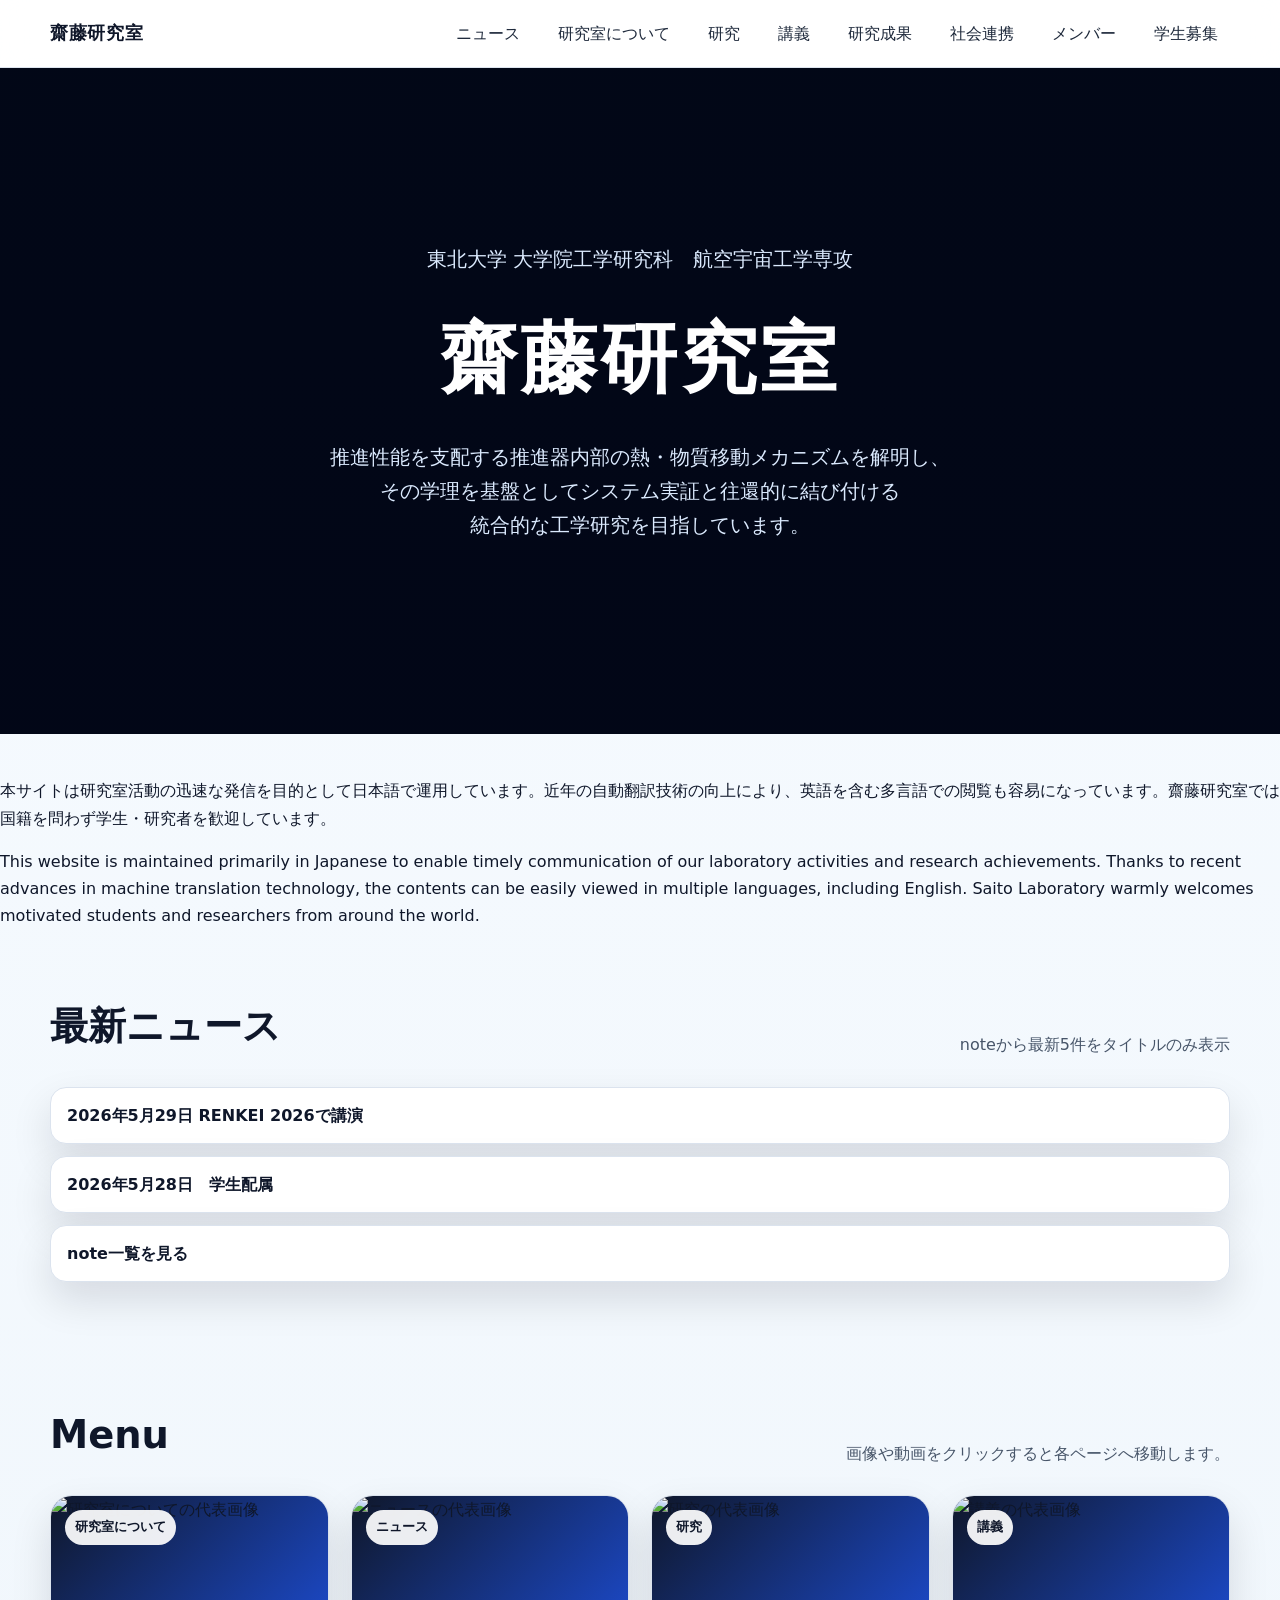
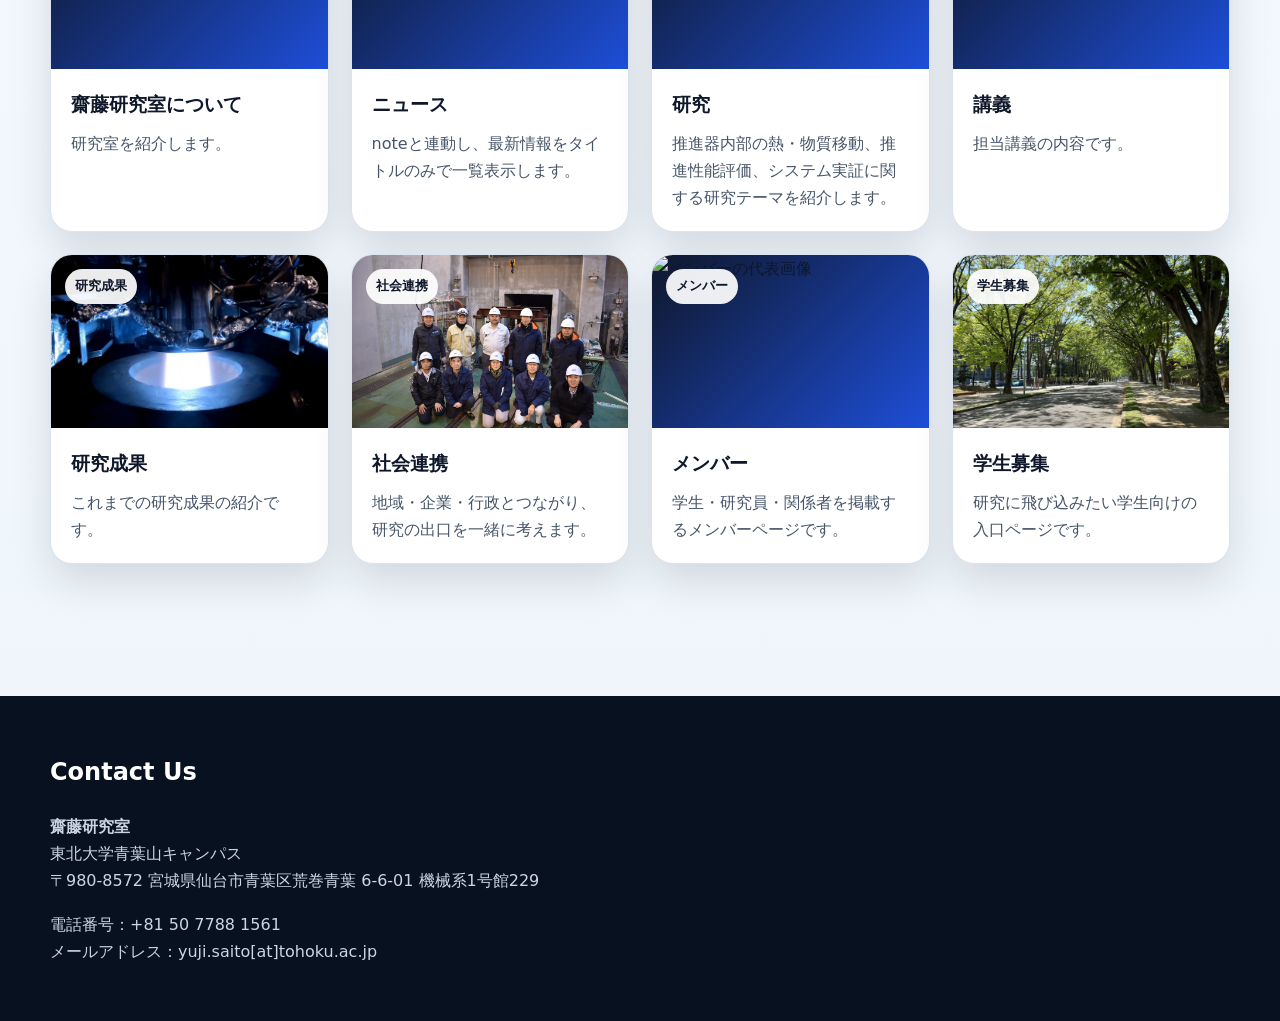
==== index.html @ 95d3f6ce "Update index.html" ====
<!doctype html>
<html lang="ja">
<head>
  <meta charset="utf-8">
  <meta name="viewport" content="width=device-width, initial-scale=1">

  <title>齋藤研究室 | 東北大学 大学院工学研究科　航空宇宙工学専攻</title>
  <meta name="description" content="東北大学 大学院工学研究科　航空宇宙工学専攻 齋藤研究室の公式サイト。研究、講義、研究成果、社会連携、メンバー、学生募集などの情報を掲載しています。">
  <meta name="robots" content="index,follow">
  <link rel="canonical" href="https://example.com/">

  <meta property="og:type" content="website">
  <meta property="og:site_name" content="齋藤研究室">
  <meta property="og:title" content="齋藤研究室 | 東北大学 大学院工学研究科　航空宇宙工学専攻">
  <meta property="og:description" content="推進性能を支配する推進器内部の熱・物質移動メカニズムを解明し、システム実証と往還的に結び付ける統合的な工学研究を目指す齋藤研究室の公式サイト。">
  <meta property="og:url" content="https://example.com/">
  <meta property="og:image" content="https://example.com/assets/ogp.jpg">
  <meta property="og:locale" content="ja_JP">

  <meta name="twitter:card" content="summary_large_image">
  <meta name="twitter:title" content="齋藤研究室 | 東北大学 大学院工学研究科　航空宇宙工学専攻">
  <meta name="twitter:description" content="研究、講義、研究成果、社会連携、メンバー、学生募集などを掲載する齋藤研究室の公式サイト。">
  <meta name="twitter:image" content="https://example.com/assets/ogp.jpg">

  <script type="application/ld+json">
  {
    "@context": "https://schema.org",
    "@type": "WebSite",
    "name": "齋藤研究室",
    "url": "https://example.com/",
    "inLanguage": "ja",
    "publisher": {
      "@type": "Organization",
      "name": "齋藤研究室"
    }
  }
  </script>
  <!-- Google tag (gtag.js) -->
  <script async src="https://www.googletagmanager.com/gtag/js?id=G-59L2534PH4"></script>
  <script>
    window.dataLayer = window.dataLayer || [];
    function gtag(){dataLayer.push(arguments);}
    gtag('js', new Date());

    gtag('config', 'G-59L2534PH4');
  </script>

  <link rel="stylesheet" href="style.css">
</head>
<body>
  <header class="site-header">
    <div class="container site-header__inner">
      <a class="brand" href="index.html">
<!-- ロゴを入れるならコメントアウトを解除します -->
        <!-- <img src="logo.jpg" alt="齋藤研究室 ロゴ" class="brand__logo"> -->
<!-- <span>〇〇〇</span>　〇〇〇を書き換えます -->
        <span>齋藤研究室</span>
      </a>
<!-- <a>〇〇〇</a>　〇〇〇を書き換えます -->
      <nav class="nav" aria-label="主要メニュー">
        <a href="news.html">ニュース</a>
        <a href="about.html">研究室について</a>
        <a href="research.html">研究</a>
        <a href="lectures.html">講義</a>
        <a href="achievements.html">研究成果</a>
        <a href="collaboration.html">社会連携</a>
        <a href="members.html">メンバー</a>
        <a href="recruit.html">学生募集</a>
      </nav>
    </div>
  </header>

  <main>
    <section class="hero">
      <div class="hero__media" aria-hidden="true">
<!-- ムービーを入れるならコメントアウトを解除して、指定のmp4ファイル名に書き換えます。またassetsに対象のmp4ファイルを保管します -->
        <video data-hero-video muted playsinline preload="metadata" src="assets/movie_top.mp4"></video>
        <!-- <video data-hero-video muted playsinline preload="metadata" src="assets/movie_labo_1.mp4"></video> -->
        <!-- <video data-hero-video muted playsinline preload="metadata" src="assets/movie_labo_2.mp4"></video> -->
      </div>
      <div class="hero__overlay"></div>
      <div class="hero__content container">
<!-- <span>〇〇〇</span><p>〇〇〇</p>、<h1>〇〇〇</h1>、<h2>〇〇〇</h2>などの　〇〇〇を書き換えます 途中の<br>は改行です -->
        <p>東北大学 大学院工学研究科　航空宇宙工学専攻
        </p>
        <h1>
          齋藤研究室
        </h1>
        <p>推進性能を支配する推進器内部の熱・物質移動メカニズムを解明し、<br>
          その学理を基盤としてシステム実証と往還的に結び付ける<br>
          統合的な工学研究を目指しています。
        </p>
      </div>
    </section>

　　<p> 本サイトは研究室活動の迅速な発信を目的として日本語で運用しています。近年の自動翻訳技術の向上により、英語を含む多言語での閲覧も容易になっています。齋藤研究室では国籍を問わず学生・研究者を歓迎しています。</p>
    <p> This website is maintained primarily in Japanese to enable timely communication of our laboratory activities and research achievements. Thanks to recent advances in machine translation technology, the contents can be easily viewed in multiple languages, including English. Saito Laboratory warmly welcomes motivated students and researchers from around the world.</p>
    
    <section class="section section--tight">
      <div class="container">
        <div class="section-title">
          <h2>最新ニュース</h2>
          <p>noteから最新5件をタイトルのみ表示</p>
        </div>
        <ul class="note-list" id="latest-note-titles">
          <li>読み込み中...</li>
        </ul>
      </div>
    </section>

    <section class="section">
      <div class="container">
        <div class="section-title">
          <h2>Menu</h2>
          <p>画像や動画をクリックすると各ページへ移動します。</p>
        </div>
        <div class="grid card-grid">
          <a class="card" href="about.html">
            <div class="card__media">
              <img src="assets/pic_firing.png" alt="研究室についての代表画像">
              <span class="card__badge">研究室について</span>
            </div>
            <div class="card__body">
              <h3>齋藤研究室について</h3>
              <p>研究室を紹介します。</p>
            </div>
          </a>

          <a class="card" href="news.html">
            <div class="card__media">
              <img src="assets/img_news.jpg" alt="ニュースの代表画像">
              <span class="card__badge">ニュース</span>
            </div>
            <div class="card__body">
              <h3>ニュース</h3>
              <p>noteと連動し、最新情報をタイトルのみで一覧表示します。</p>
            </div>
          </a>

          <a class="card" href="research.html">
            <div class="card__media">
              <img src="assets/pic_chamber_small.JPG" alt="研究の代表画像">
              <span class="card__badge">研究</span>
            </div>
            <div class="card__body">
              <h3>研究</h3>
              <p>推進器内部の熱・物質移動、推進性能評価、システム実証に関する研究テーマを紹介します。</p>
            </div>
          </a>

          <a class="card" href="lectures.html">
            <div class="card__media">
              <img src="assets/img_lectures.jpg" alt="講義の代表画像">
              <span class="card__badge">講義</span>
            </div>
            <div class="card__body">
              <h3>講義</h3>
              <p>担当講義の内容です。</p>
            </div>
          </a>

          <a class="card" href="achievements.html">
            <div class="card__media">
              <img src="assets/pic_firing_vacuum.jpg" alt="研究成果の代表画像">
              <span class="card__badge">研究成果</span>
            </div>
            <div class="card__body">
              <h3>研究成果</h3>
              <p>これまでの研究成果の紹介です。</p>
            </div>
          </a>

          <a class="card" href="collaboration.html">
            <div class="card__media">
              <img src="assets/pic_collabo_akiruno.jpg" alt="社会連携の代表画像">
              <span class="card__badge">社会連携</span>
            </div>
            <div class="card__body">
              <h3>社会連携</h3>
              <p>地域・企業・行政とつながり、研究の出口を一緒に考えます。</p>
            </div>
          </a>

          <a class="card" href="members.html">
            <div class="card__media">
              <img src="assets/pic_all_260406.JPG" alt="メンバーの代表画像">
              <span class="card__badge">メンバー</span>
            </div>
            <div class="card__body">
              <h3>メンバー</h3>
              <p>学生・研究員・関係者を掲載するメンバーページです。</p>
            </div>
          </a>

          <a class="card" href="recruit.html">
            <div class="card__media">
              <img src="assets/pic_aoba2026.jpg" alt="学生募集の代表画像">
              <span class="card__badge">学生募集</span>
            </div>
            <div class="card__body">
              <h3>学生募集</h3>
              <p>研究に飛び込みたい学生向けの入口ページです。</p>
            </div>
          </a>
        </div>
      </div>
    </section>

  </main>

  <footer class="footer">
    <div class="container footer-grid">
     <section>
        <h2>Contact Us</h2>
        <p><strong>齋藤研究室</strong><br>東北大学青葉山キャンパス<br>〒980-8572 宮城県仙台市青葉区荒巻青葉 6-6-01 機械系1号館229</p>
        <p>電話番号：+81 50 7788 1561<br>メールアドレス：yuji.saito[at]tohoku.ac.jp</p>
      </section>

    </div>
  </footer>

  <script src="script.js"></script>
</body>
</html>
---- style.css ----
:root{
  --bg:#0b1320;
  --bg2:#111c30;
  --panel:#ffffff;
  --text:#0f172a;
  --muted:#475569;
  --line:#dbe3ee;
  --accent:#0ea5e9;
  --accent2:#22c55e;
  --shadow:0 18px 40px rgba(2, 12, 27, 0.12);
  --radius:22px;
  --max:1180px;
}
*{box-sizing:border-box}
html{scroll-behavior:smooth}
body{
  margin:0;
  font-family:"Yu Gothic UI","Hiragino Sans","Meiryo",system-ui,sans-serif;
  color:var(--text);
  background:linear-gradient(180deg,#f7fbff 0%,#eef5fb 100%);
  line-height:1.7;
}
a{color:inherit;text-decoration:none}
img,video{max-width:100%;display:block}
.container{width:min(calc(100% - 32px),var(--max));margin:0 auto}
.site-header{
  position:sticky;top:0;z-index:50;
  background:rgba(255,255,255,.9);backdrop-filter:blur(12px);
  border-bottom:1px solid rgba(219,227,238,.9);
}
.site-header__inner{display:flex;align-items:center;justify-content:space-between;gap:16px;padding:12px 0}
.brand{ display:flex; align-items:center; gap:10px; font-weight:800; font-size:1.1rem; letter-spacing:.04em;}
.brand__logo{ width:32px; height:32px; object-fit:cover; border-radius:8px; display:block;}
.nav{display:flex;flex-wrap:wrap;gap:10px 14px;justify-content:flex-end}
.nav a{padding:8px 12px;border-radius:999px;color:#1e293b}
.nav a:hover,.nav a:focus-visible{background:#e8f3fb;outline:none}
.hero{
  position:relative;min-height:74vh;display:grid;place-items:center;overflow:hidden;
  background:#020817;color:#fff;
}
.hero__media,.hero__overlay{position:absolute;inset:0}
.hero__media video{width:100%;height:100%;object-fit:cover;display:none}
.hero__media video.is-active{display:block}
.hero__overlay{background:linear-gradient(180deg,rgba(2,6,23,.35),rgba(2,6,23,.72))}
.hero__content{position:relative;z-index:1;text-align:center;padding:80px 16px}
.hero h1{font-size:clamp(2.2rem,7vw,4.8rem);margin:0 0 16px;letter-spacing:.04em}
.hero p{font-size:clamp(1rem,2.2vw,1.25rem);max-width:820px;margin:0 auto 18px;color:#dbeafe}
.hero__chips{display:flex;flex-wrap:wrap;gap:10px;justify-content:center;margin-top:24px}
.hero__chips span{padding:10px 14px;border:1px solid rgba(255,255,255,.24);border-radius:999px;background:rgba(255,255,255,.08)}
.section{padding:72px 0}
.section--tight{padding:48px 0}
.section-title{display:flex;align-items:end;justify-content:space-between;gap:12px;margin-bottom:28px}
.section-title h2{font-size:clamp(1.6rem,3vw,2.5rem);margin:0}
.section-title p{margin:0;color:var(--muted)}
.grid{display:grid;gap:22px}
.card-grid{grid-template-columns:repeat(auto-fit,minmax(240px,1fr))}
.card{
  background:var(--panel);border:1px solid var(--line);border-radius:var(--radius);overflow:hidden;
  box-shadow:var(--shadow);transition:transform .2s ease, box-shadow .2s ease;
}
.card:hover{transform:translateY(-4px);box-shadow:0 22px 46px rgba(2,12,27,.16)}
.card__media{aspect-ratio:16/10;position:relative;background:linear-gradient(135deg,#0f172a,#1d4ed8);overflow:hidden}
.card__media img,.card__media video{width:100%;height:100%;object-fit:cover}
.card__badge{position:absolute;left:14px;top:14px;background:rgba(255,255,255,.92);padding:6px 10px;border-radius:999px;font-size:.82rem;font-weight:700}
.card__body{padding:20px}
.card__body h3{margin:0 0 8px;font-size:1.2rem}
.card__body p{margin:0;color:var(--muted)}
.note-list,.member-list,.plain-list{display:grid;gap:12px;padding:0;margin:0;list-style:none}
.note-list li,.plain-list li{background:#fff;border:1px solid var(--line);border-radius:16px;padding:14px 16px;box-shadow:var(--shadow)}
.note-list a{color:#0f172a;font-weight:700}
.page-hero{padding:42px 0 18px}
.page-top{
  display:grid;grid-template-columns:1.2fr .8fr;gap:24px;align-items:center;
  background:#fff;border:1px solid var(--line);border-radius:28px;padding:28px;box-shadow:var(--shadow)
}
.page-top__title h1{font-size:clamp(2rem,4vw,3.2rem);margin:0 0 12px}
.page-top__title p{margin:0;color:var(--muted)}
.page-top__image{aspect-ratio:16/9;border-radius:22px;overflow:hidden;background:linear-gradient(135deg,#dbeafe,#bfdbfe)}
.page-top__image img{width:100%;height:100%;object-fit:cover}
.content-box{background:#fff;border:1px solid var(--line);border-radius:28px;padding:30px;box-shadow:var(--shadow)}
.content-box h2{margin-top:0;font-size:1.6rem}
.content-box h3{margin-top:28px}
.footer{background:#08111f;color:#e2e8f0;padding:56px 0 40px;margin-top:60px}
.footer-grid{display:grid;grid-template-columns:1fr 1fr;gap:24px;align-items:start}
.footer h2,.footer h3{margin-top:0;color:#fff}
.footer p,.footer li{color:#cbd5e1}
.map-wrap iframe{width:100%;height:320px;border:0;border-radius:22px}
.small{font-size:.95rem;color:var(--muted)}
.placeholder{font-weight:700;color:#0369a1}
.kv-links{display:flex;flex-wrap:wrap;gap:10px;margin-top:18px}
.kv-links a{background:#fff;color:#0f172a;padding:11px 14px;border-radius:999px;font-weight:700}
.member-columns{display:grid;grid-template-columns:repeat(3,1fr);gap:18px}
.member-group{background:#fff;border:1px solid var(--line);border-radius:20px;padding:18px;box-shadow:var(--shadow)}
.member-group h3{margin-top:0}
.news-inline{display:grid;gap:10px}
.news-inline li{padding:10px 0;border-bottom:1px solid #e2e8f0}
.news-inline li:last-child{border-bottom:none}
@media (max-width:900px){
  .page-top,.footer-grid,.member-columns{grid-template-columns:1fr}
  .site-header__inner{align-items:flex-start;flex-direction:column}
  .nav{justify-content:flex-start}
}
@media (max-width:640px){
  .section{padding:56px 0}
  .page-top,.content-box{padding:22px}
  .hero{min-height:64vh}
}

.bio-list {
  margin: 0 0 1.2rem 1.2rem;
  padding: 0;
}

.bio-list li {
  margin: 0.4rem 0;
  padding: 0;
  border: none;
  background: none;
  border-radius: 0;
  list-style: disc;
}

.research-title {
  font-weight: 700;
  color: inherit;
}

.research-title {
  font-weight: 700;
  color: inherit;
}

.paper-list {
  margin-top: 8px;
  font-size: 0.9rem;
}

.paper-list ul {
  margin: 6px 0 0 1.2rem;
  padding: 0;
}

.paper-list li {
  background: none !important;
  border: none !important;
  box-shadow: none !important;
  border-radius: 0 !important;
  padding: 0 !important;
  margin: 4px 0 !important;
  list-style: disc;
}

.paper-list a {
  text-decoration: none;
}

.paper-list a:hover {
  text-decoration: underline;
}
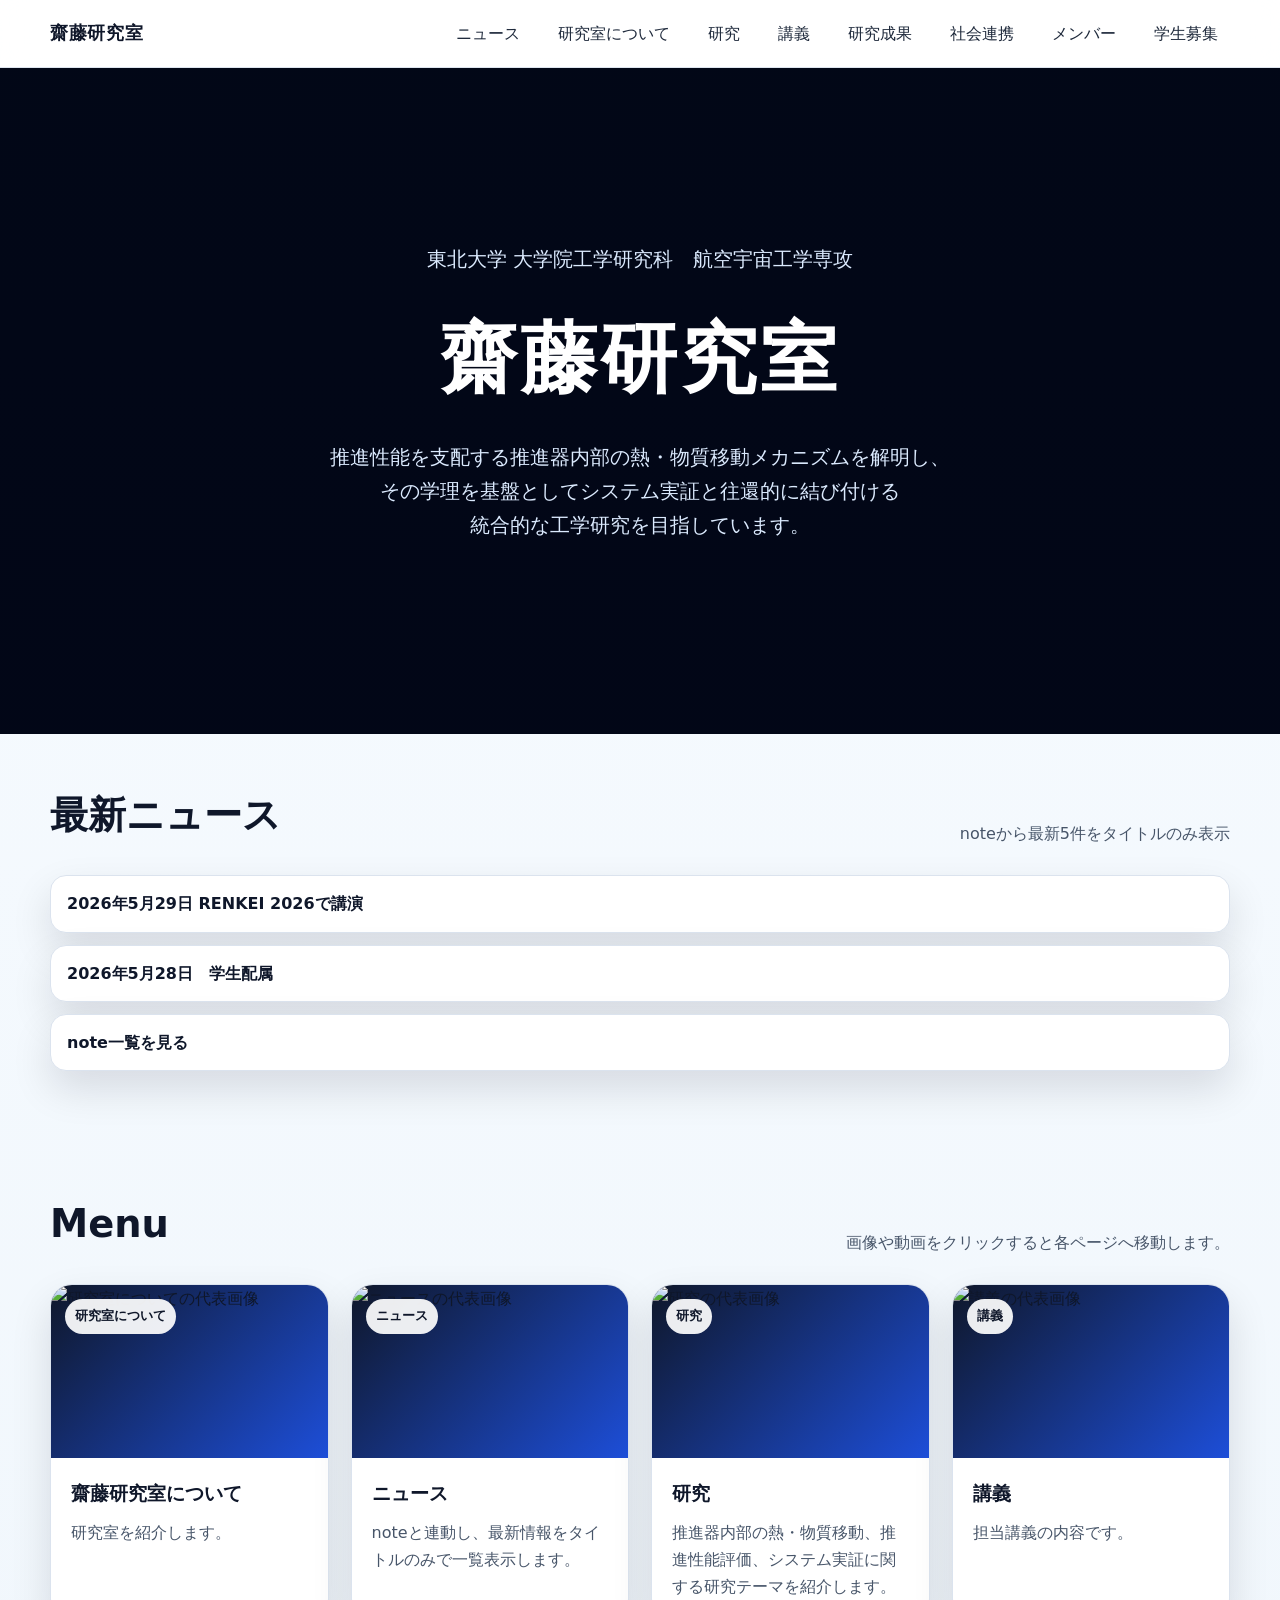
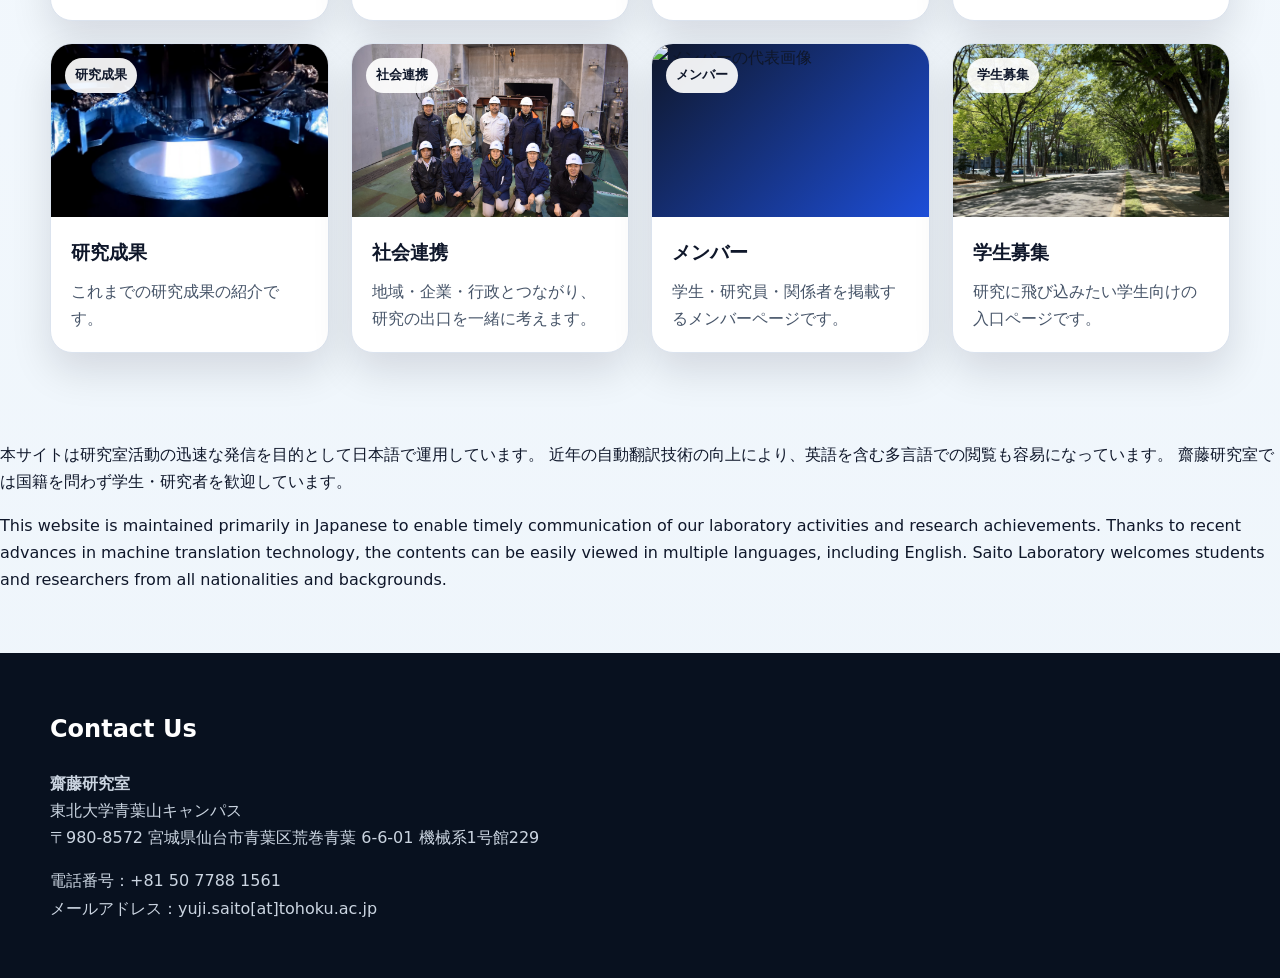
==== commit 812cf35d: "Update index.html" ====
--- a/index.html
+++ b/index.html
@@ -92,10 +92,7 @@
         </p>
       </div>
     </section>
-
-　　<p> 本サイトは研究室活動の迅速な発信を目的として日本語で運用しています。近年の自動翻訳技術の向上により、英語を含む多言語での閲覧も容易になっています。齋藤研究室では国籍を問わず学生・研究者を歓迎しています。</p>
-    <p> This website is maintained primarily in Japanese to enable timely communication of our laboratory activities and research achievements. Thanks to recent advances in machine translation technology, the contents can be easily viewed in multiple languages, including English. Saito Laboratory warmly welcomes motivated students and researchers from around the world.</p>
-    
+   
     <section class="section section--tight">
       <div class="container">
         <div class="section-title">
@@ -205,7 +202,19 @@
         </div>
       </div>
     </section>
-
+<div class="language-note">
+    <p>
+      本サイトは研究室活動の迅速な発信を目的として日本語で運用しています。
+      近年の自動翻訳技術の向上により、英語を含む多言語での閲覧も容易になっています。
+      齋藤研究室では国籍を問わず学生・研究者を歓迎しています。
+    </p>
+
+    <p>
+      This website is maintained primarily in Japanese to enable timely communication of our laboratory activities and research achievements.
+      Thanks to recent advances in machine translation technology, the contents can be easily viewed in multiple languages, including English.
+      Saito Laboratory welcomes students and researchers from all nationalities and backgrounds.
+    </p>
+  </div>
   </main>
 
   <footer class="footer">
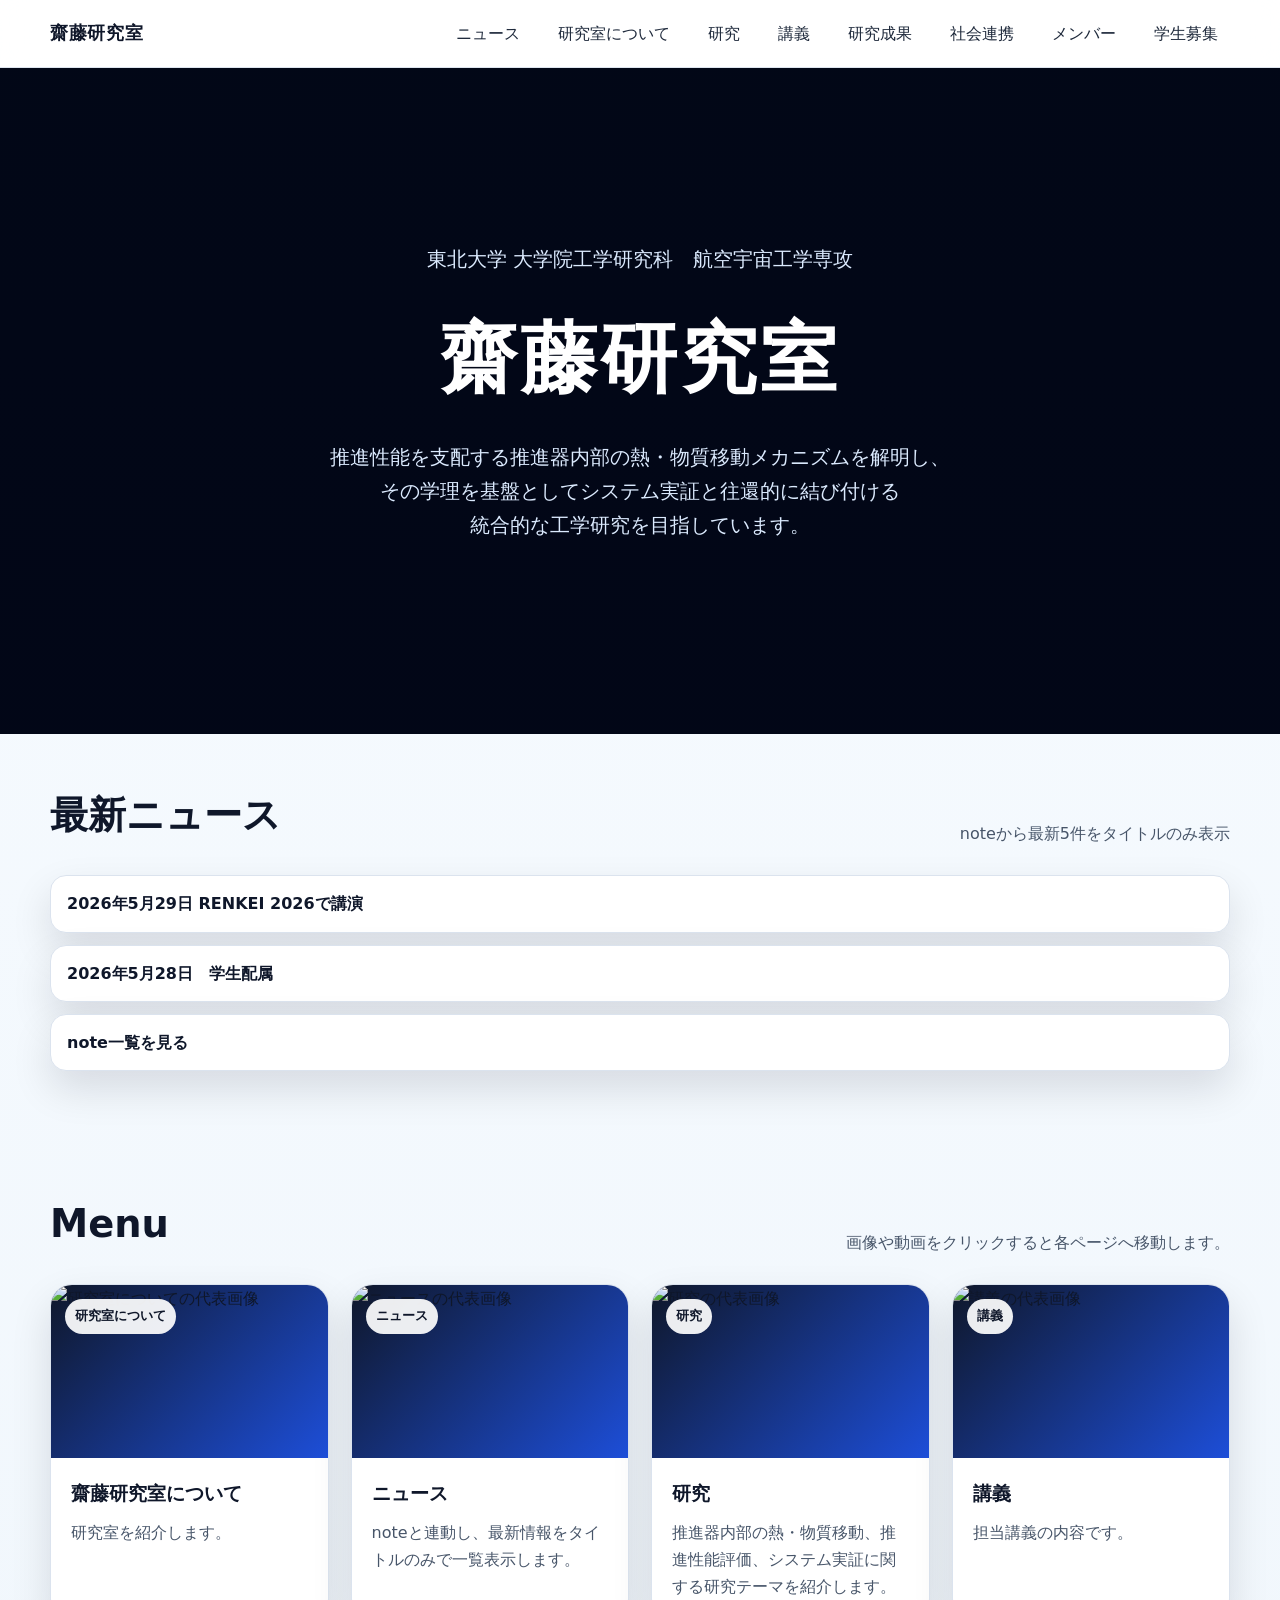
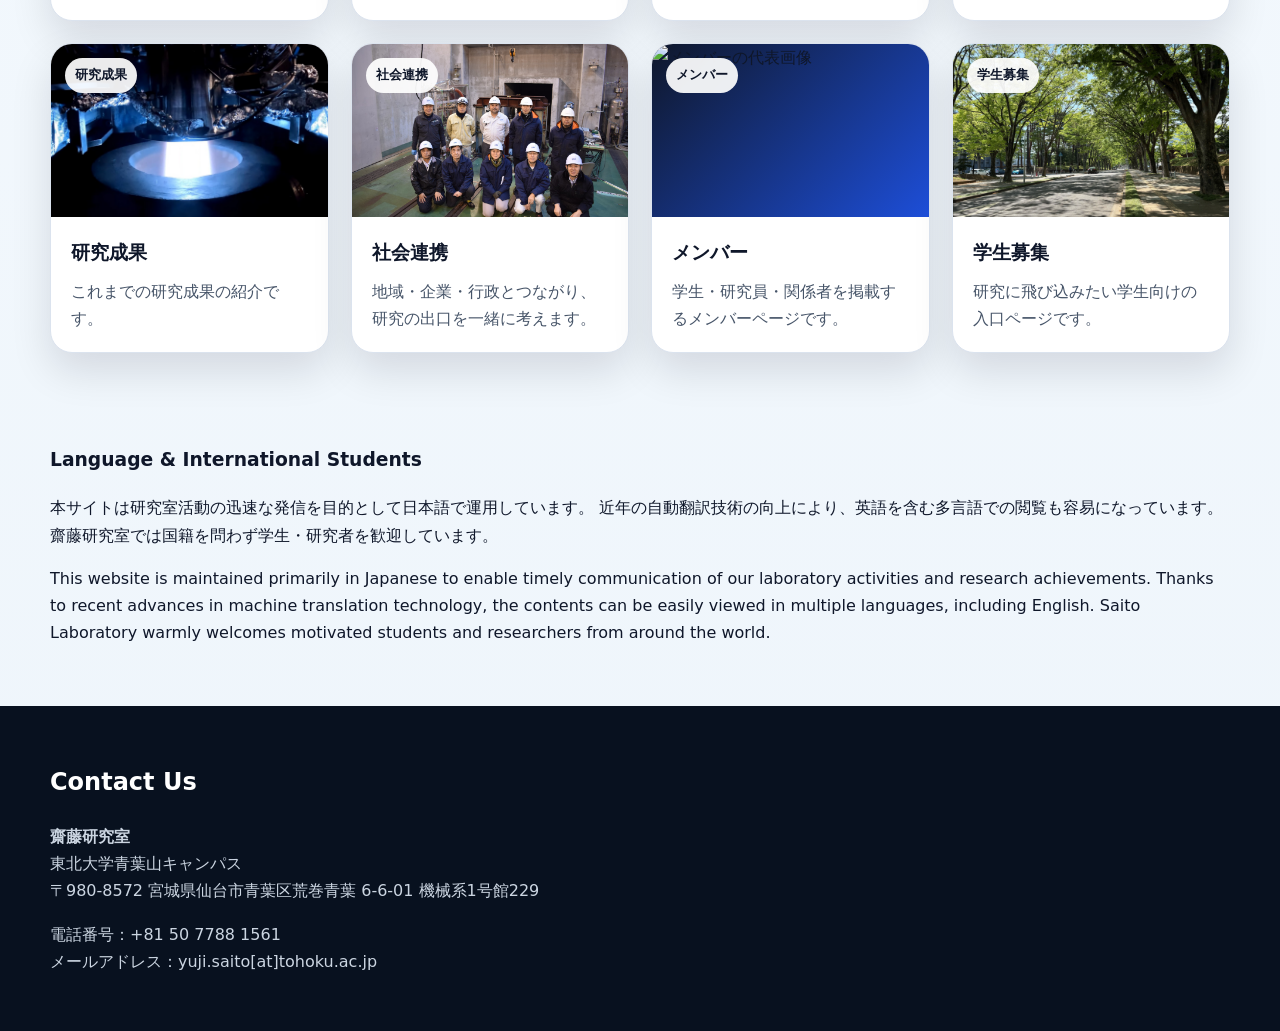
==== commit 73767f26: "Update index.html" ====
--- a/index.html
+++ b/index.html
@@ -202,7 +202,10 @@
         </div>
       </div>
     </section>
-<div class="language-note">
+<div class="container">
+  <div class="language-note">
+    <h3>Language & International Students</h3>
+
     <p>
       本サイトは研究室活動の迅速な発信を目的として日本語で運用しています。
       近年の自動翻訳技術の向上により、英語を含む多言語での閲覧も容易になっています。
@@ -212,9 +215,10 @@
     <p>
       This website is maintained primarily in Japanese to enable timely communication of our laboratory activities and research achievements.
       Thanks to recent advances in machine translation technology, the contents can be easily viewed in multiple languages, including English.
-      Saito Laboratory welcomes students and researchers from all nationalities and backgrounds.
+      Saito Laboratory warmly welcomes motivated students and researchers from around the world.
     </p>
   </div>
+</div>
   </main>
 
   <footer class="footer">
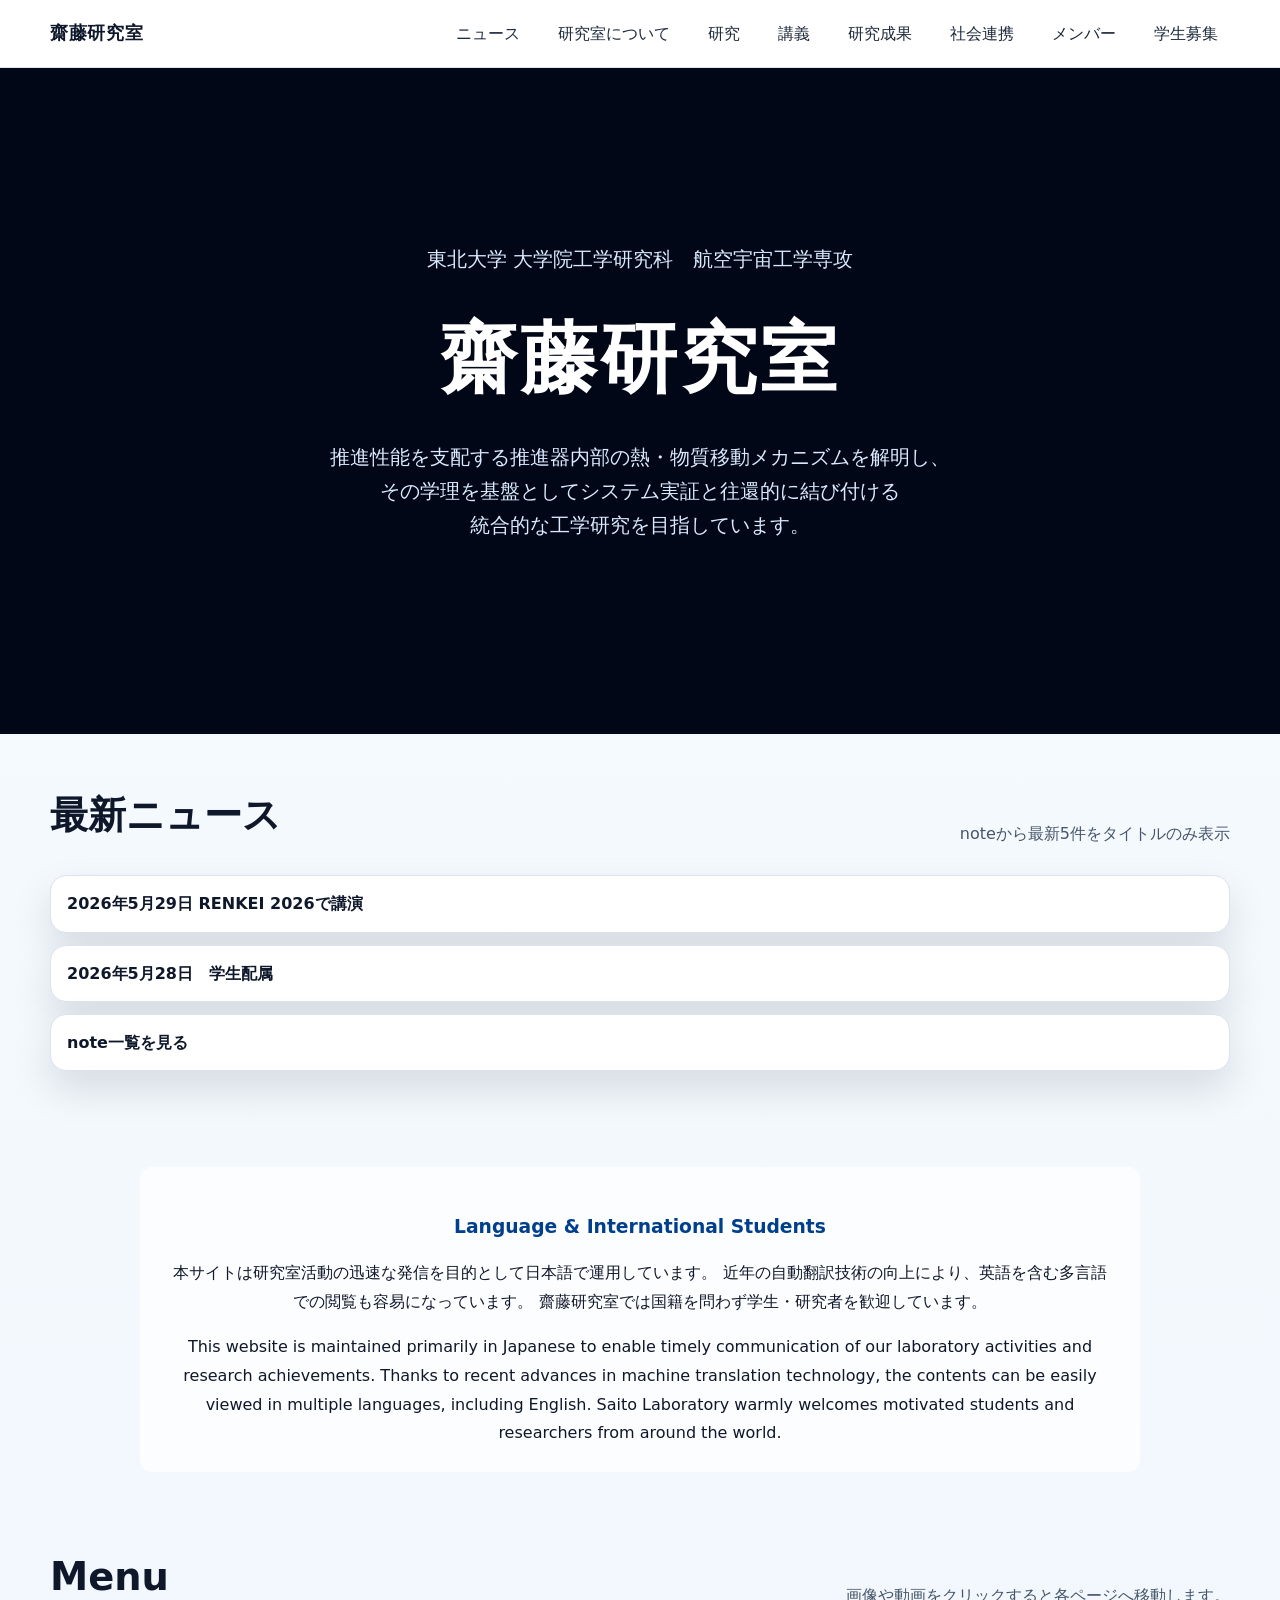
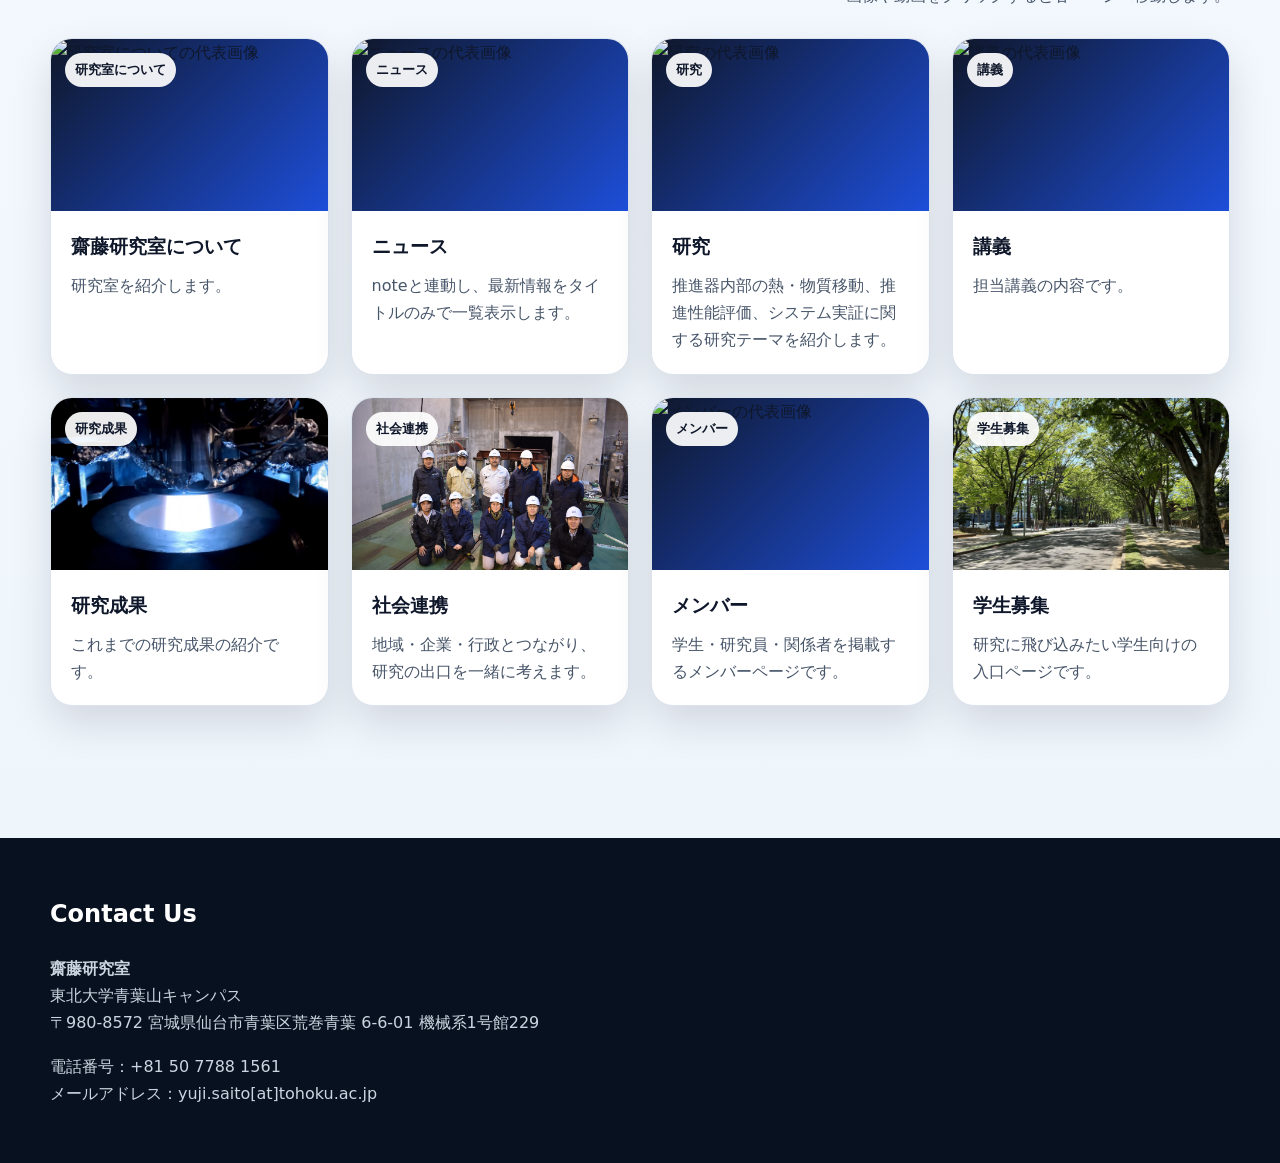
==== commit 1019df41: "Update index.html" ====
--- a/index.html
+++ b/index.html
@@ -105,6 +105,24 @@
       </div>
     </section>
 
+<div class="container">
+  <div class="language-note">
+    <h3>Language & International Students</h3>
+
+    <p>
+      本サイトは研究室活動の迅速な発信を目的として日本語で運用しています。
+      近年の自動翻訳技術の向上により、英語を含む多言語での閲覧も容易になっています。
+      齋藤研究室では国籍を問わず学生・研究者を歓迎しています。
+    </p>
+
+    <p>
+      This website is maintained primarily in Japanese to enable timely communication of our laboratory activities and research achievements.
+      Thanks to recent advances in machine translation technology, the contents can be easily viewed in multiple languages, including English.
+      Saito Laboratory warmly welcomes motivated students and researchers from around the world.
+    </p>
+  </div>
+</div>
+    
     <section class="section">
       <div class="container">
         <div class="section-title">
@@ -202,23 +220,7 @@
         </div>
       </div>
     </section>
-<div class="container">
-  <div class="language-note">
-    <h3>Language & International Students</h3>
-
-    <p>
-      本サイトは研究室活動の迅速な発信を目的として日本語で運用しています。
-      近年の自動翻訳技術の向上により、英語を含む多言語での閲覧も容易になっています。
-      齋藤研究室では国籍を問わず学生・研究者を歓迎しています。
-    </p>
-
-    <p>
-      This website is maintained primarily in Japanese to enable timely communication of our laboratory activities and research achievements.
-      Thanks to recent advances in machine translation technology, the contents can be easily viewed in multiple languages, including English.
-      Saito Laboratory warmly welcomes motivated students and researchers from around the world.
-    </p>
-  </div>
-</div>
+
   </main>
 
   <footer class="footer">
--- a/style.css
+++ b/style.css
@@ -157,3 +157,28 @@
 .paper-list a:hover {
   text-decoration: underline;
 }
+
+.language-note {
+  max-width: 1000px;
+  margin: 3rem auto 0 auto;
+  padding: 1.5rem 2rem;
+
+  background: rgba(255,255,255,0.75);
+  border-radius: 12px;
+
+  text-align: center;
+  line-height: 1.8;
+}
+
+.language-note h3 {
+  margin-bottom: 1rem;
+  color: #003f8c;
+}
+
+.language-note p {
+  margin-bottom: 1rem;
+}
+
+.language-note p:last-child {
+  margin-bottom: 0;
+}
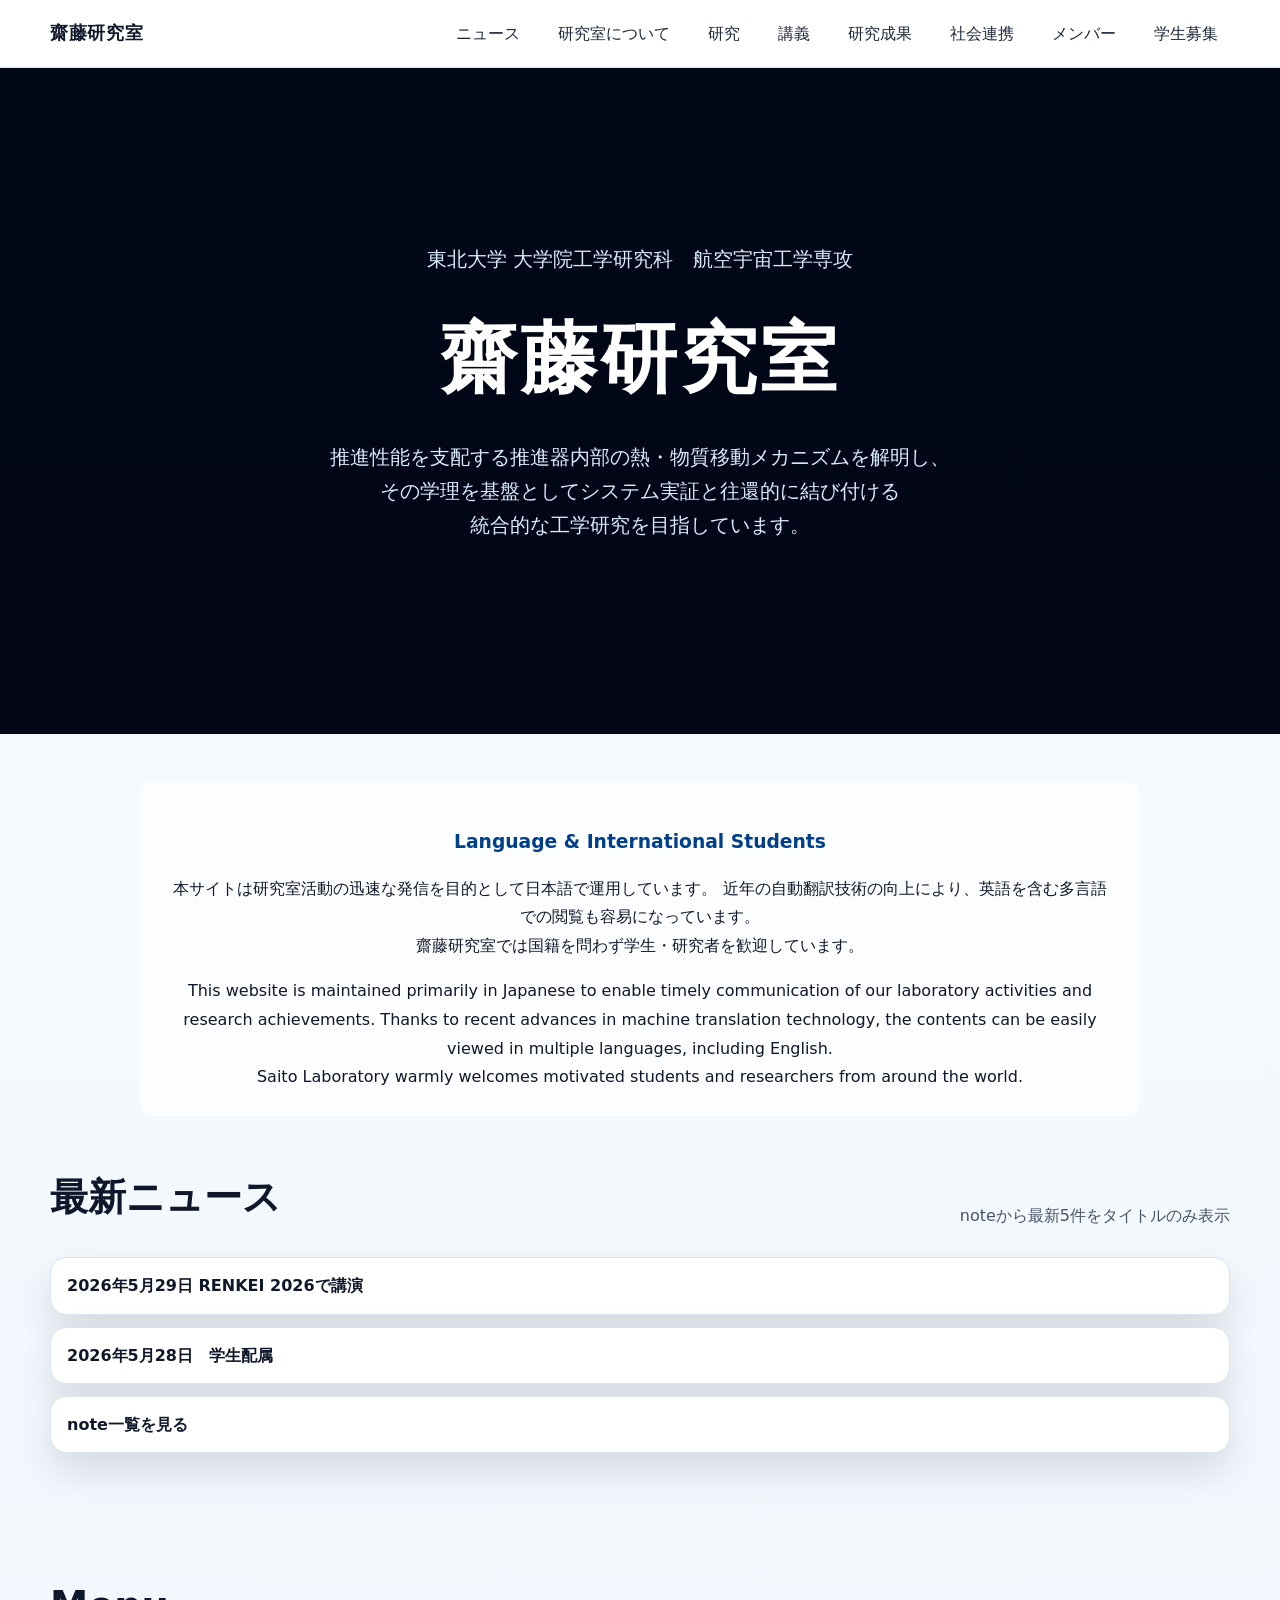
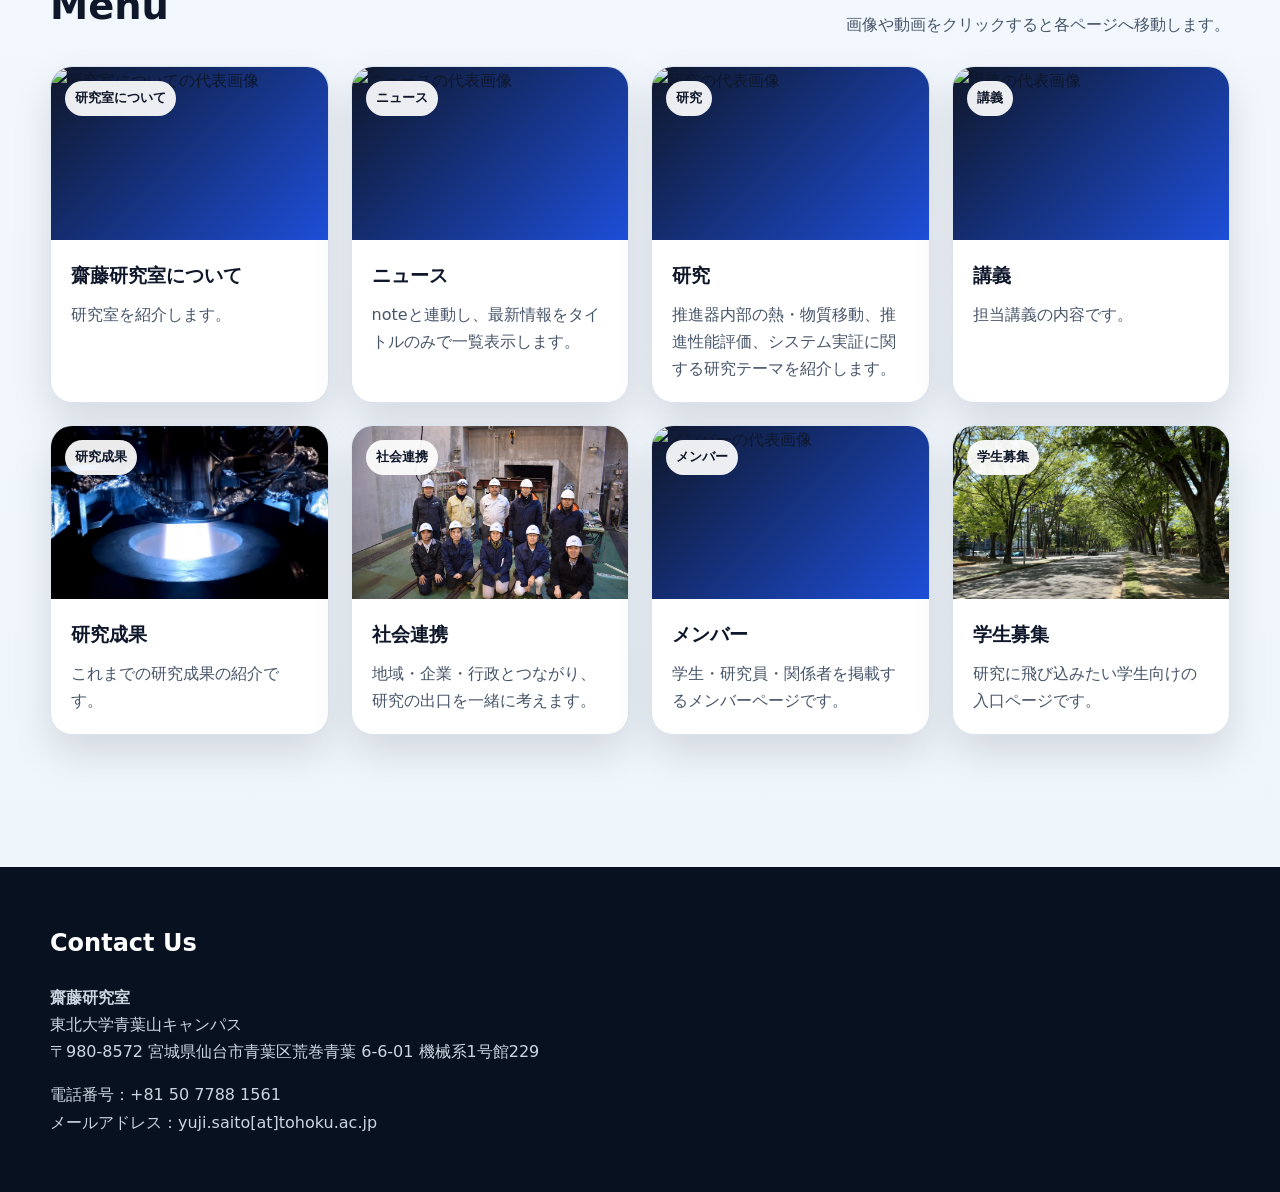
==== commit ddc06af4: "Update index.html" ====
--- a/index.html
+++ b/index.html
@@ -92,7 +92,25 @@
         </p>
       </div>
     </section>
-   
+
+<div class="container">
+  <div class="language-note">
+    <h3>Language & International Students</h3>
+
+    <p>
+      本サイトは研究室活動の迅速な発信を目的として日本語で運用しています。
+      近年の自動翻訳技術の向上により、英語を含む多言語での閲覧も容易になっています。<br>
+      齋藤研究室では国籍を問わず学生・研究者を歓迎しています。
+    </p>
+
+    <p>
+      This website is maintained primarily in Japanese to enable timely communication of our laboratory activities and research achievements.
+      Thanks to recent advances in machine translation technology, the contents can be easily viewed in multiple languages, including English.<br>
+      Saito Laboratory warmly welcomes motivated students and researchers from around the world.
+    </p>
+  </div>
+</div>
+    
     <section class="section section--tight">
       <div class="container">
         <div class="section-title">
@@ -105,23 +123,7 @@
       </div>
     </section>
 
-<div class="container">
-  <div class="language-note">
-    <h3>Language & International Students</h3>
-
-    <p>
-      本サイトは研究室活動の迅速な発信を目的として日本語で運用しています。
-      近年の自動翻訳技術の向上により、英語を含む多言語での閲覧も容易になっています。
-      齋藤研究室では国籍を問わず学生・研究者を歓迎しています。
-    </p>
-
-    <p>
-      This website is maintained primarily in Japanese to enable timely communication of our laboratory activities and research achievements.
-      Thanks to recent advances in machine translation technology, the contents can be easily viewed in multiple languages, including English.
-      Saito Laboratory warmly welcomes motivated students and researchers from around the world.
-    </p>
-  </div>
-</div>
+
     
     <section class="section">
       <div class="container">
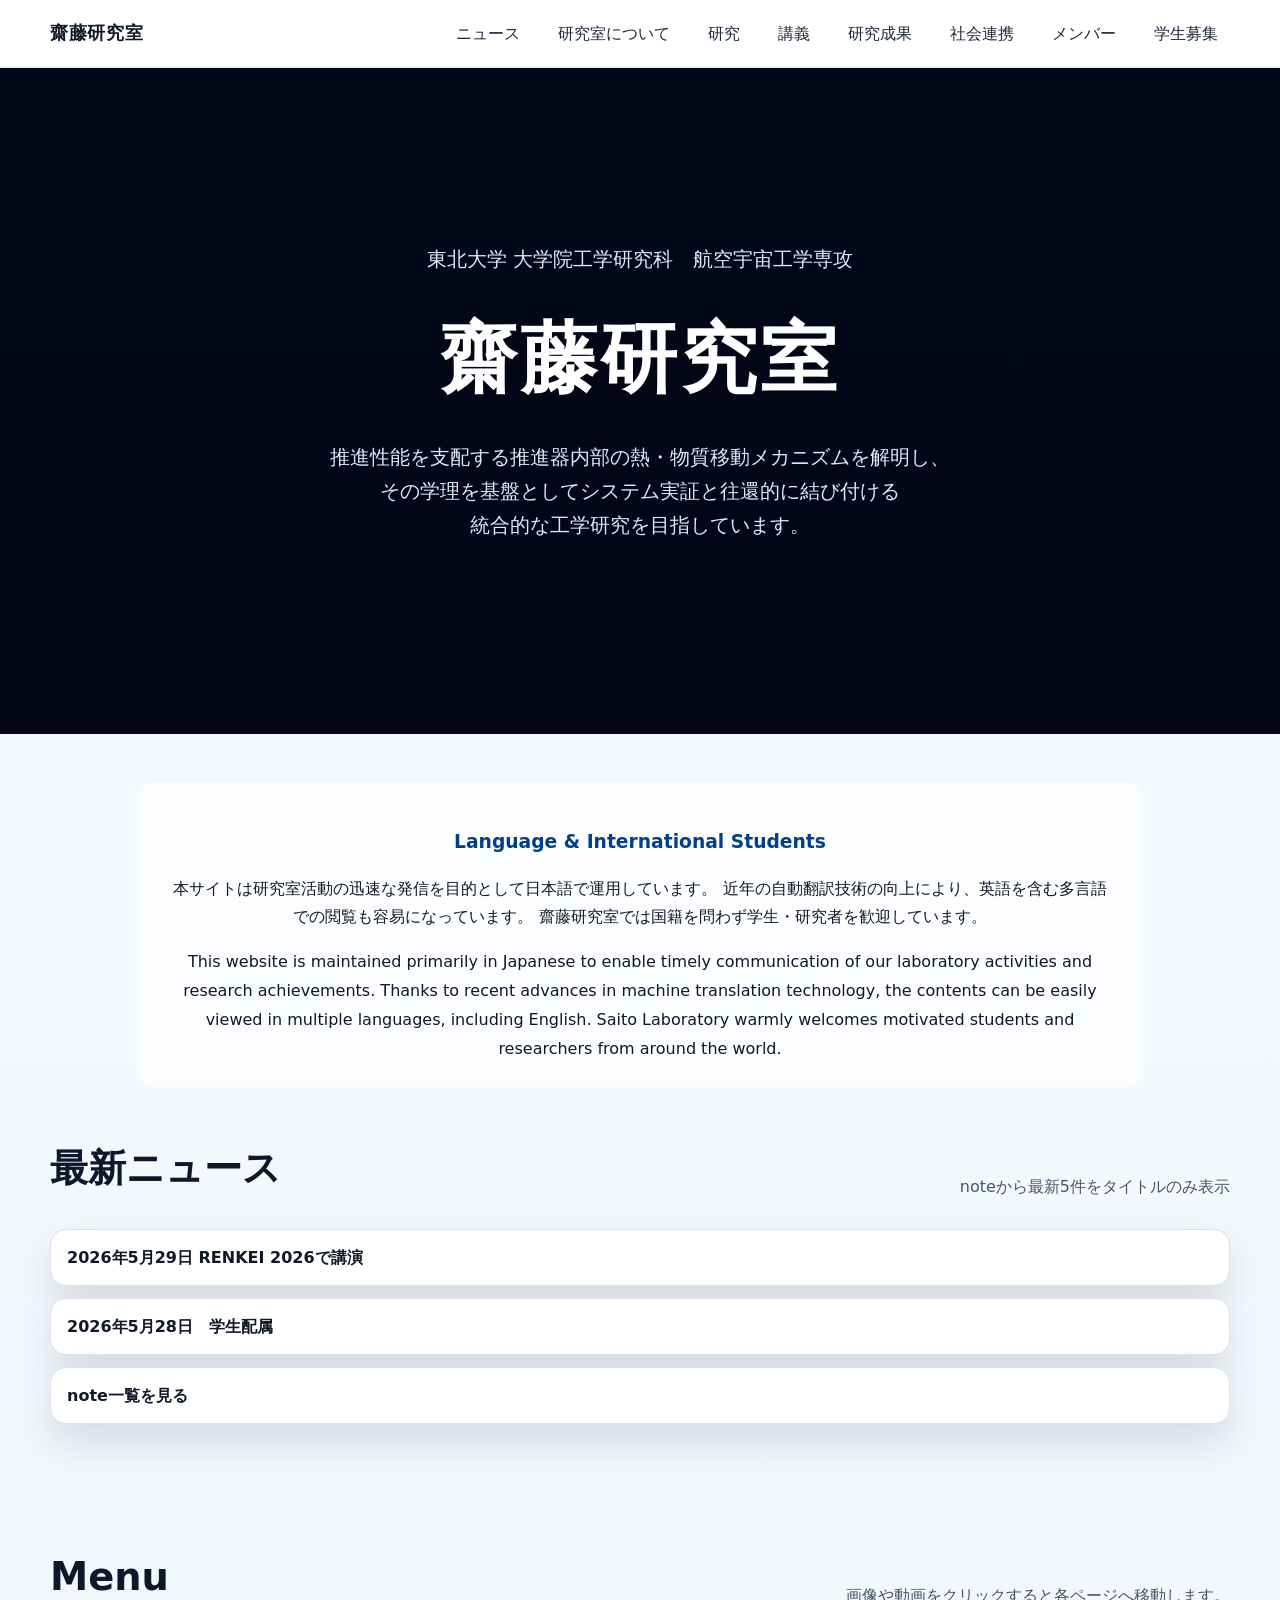
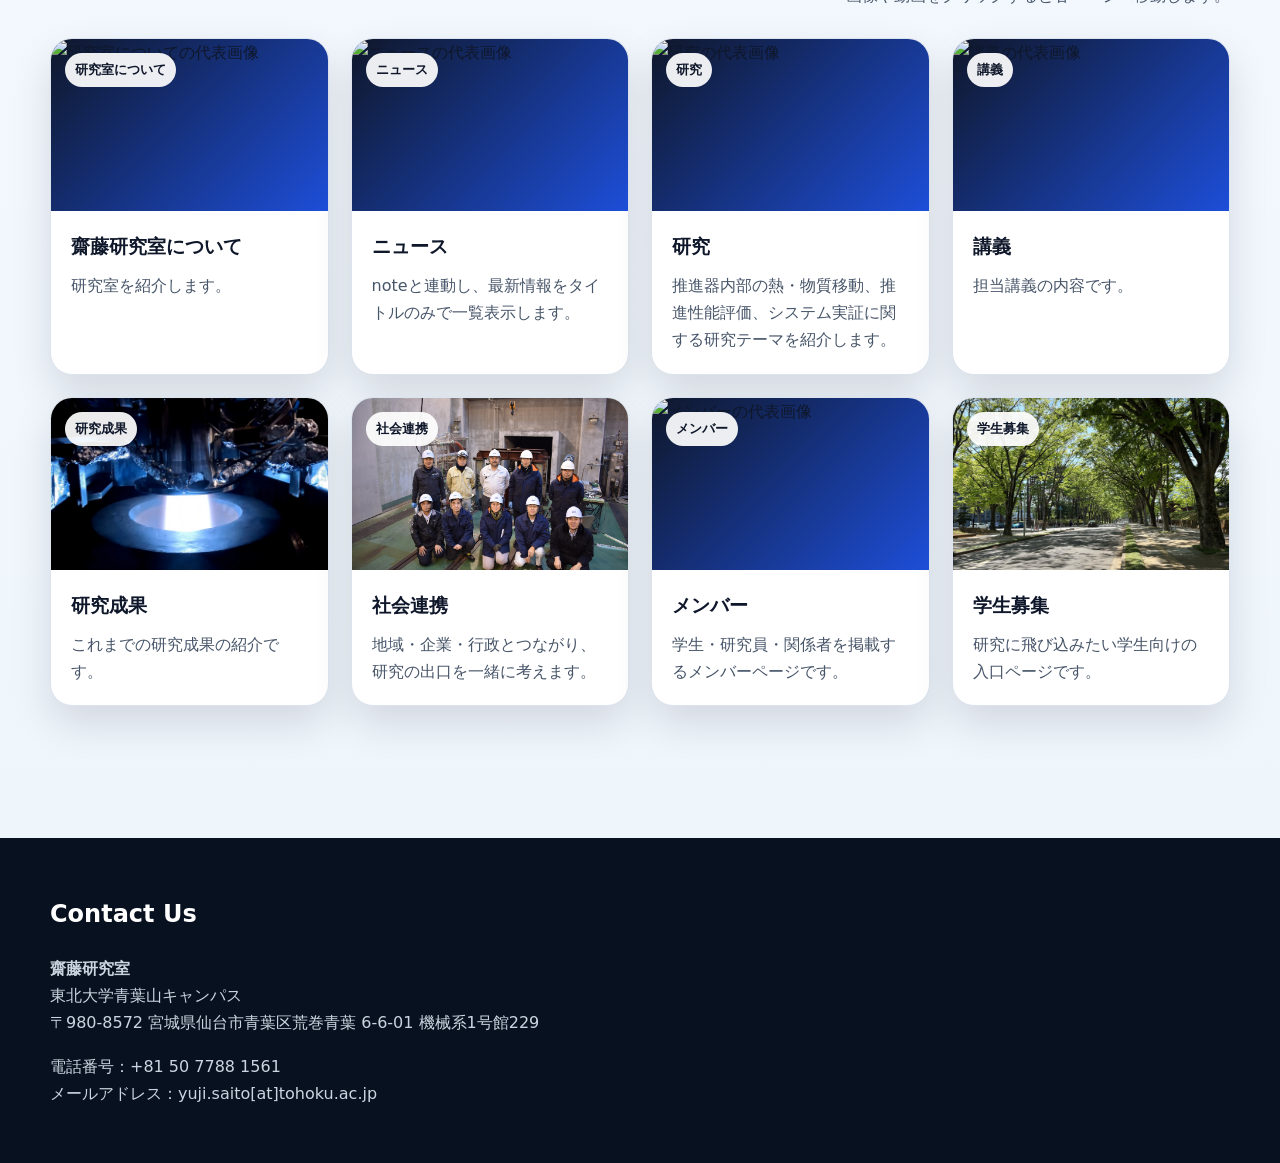
==== commit fe6ee0ca: "Update index.html" ====
--- a/index.html
+++ b/index.html
@@ -99,13 +99,13 @@
 
     <p>
       本サイトは研究室活動の迅速な発信を目的として日本語で運用しています。
-      近年の自動翻訳技術の向上により、英語を含む多言語での閲覧も容易になっています。<br>
+      近年の自動翻訳技術の向上により、英語を含む多言語での閲覧も容易になっています。
       齋藤研究室では国籍を問わず学生・研究者を歓迎しています。
     </p>
 
     <p>
       This website is maintained primarily in Japanese to enable timely communication of our laboratory activities and research achievements.
-      Thanks to recent advances in machine translation technology, the contents can be easily viewed in multiple languages, including English.<br>
+      Thanks to recent advances in machine translation technology, the contents can be easily viewed in multiple languages, including English.
       Saito Laboratory warmly welcomes motivated students and researchers from around the world.
     </p>
   </div>
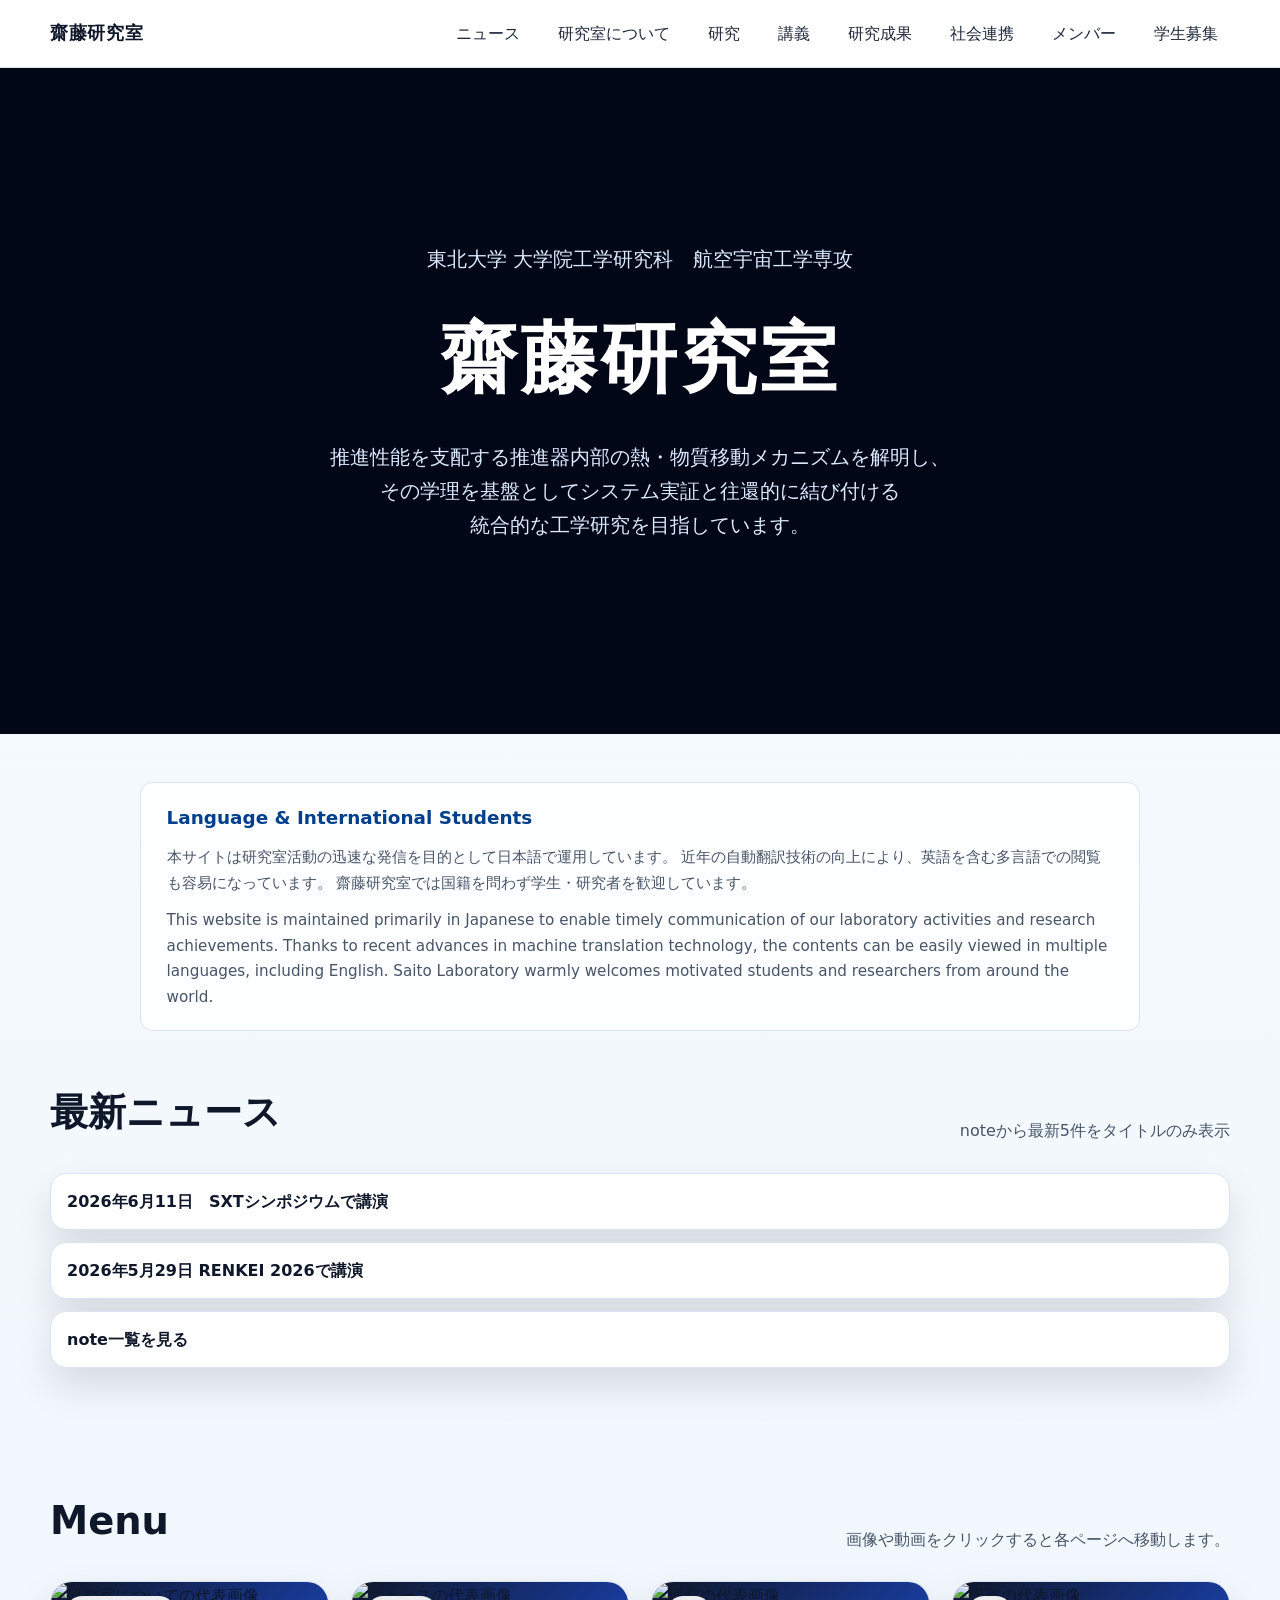
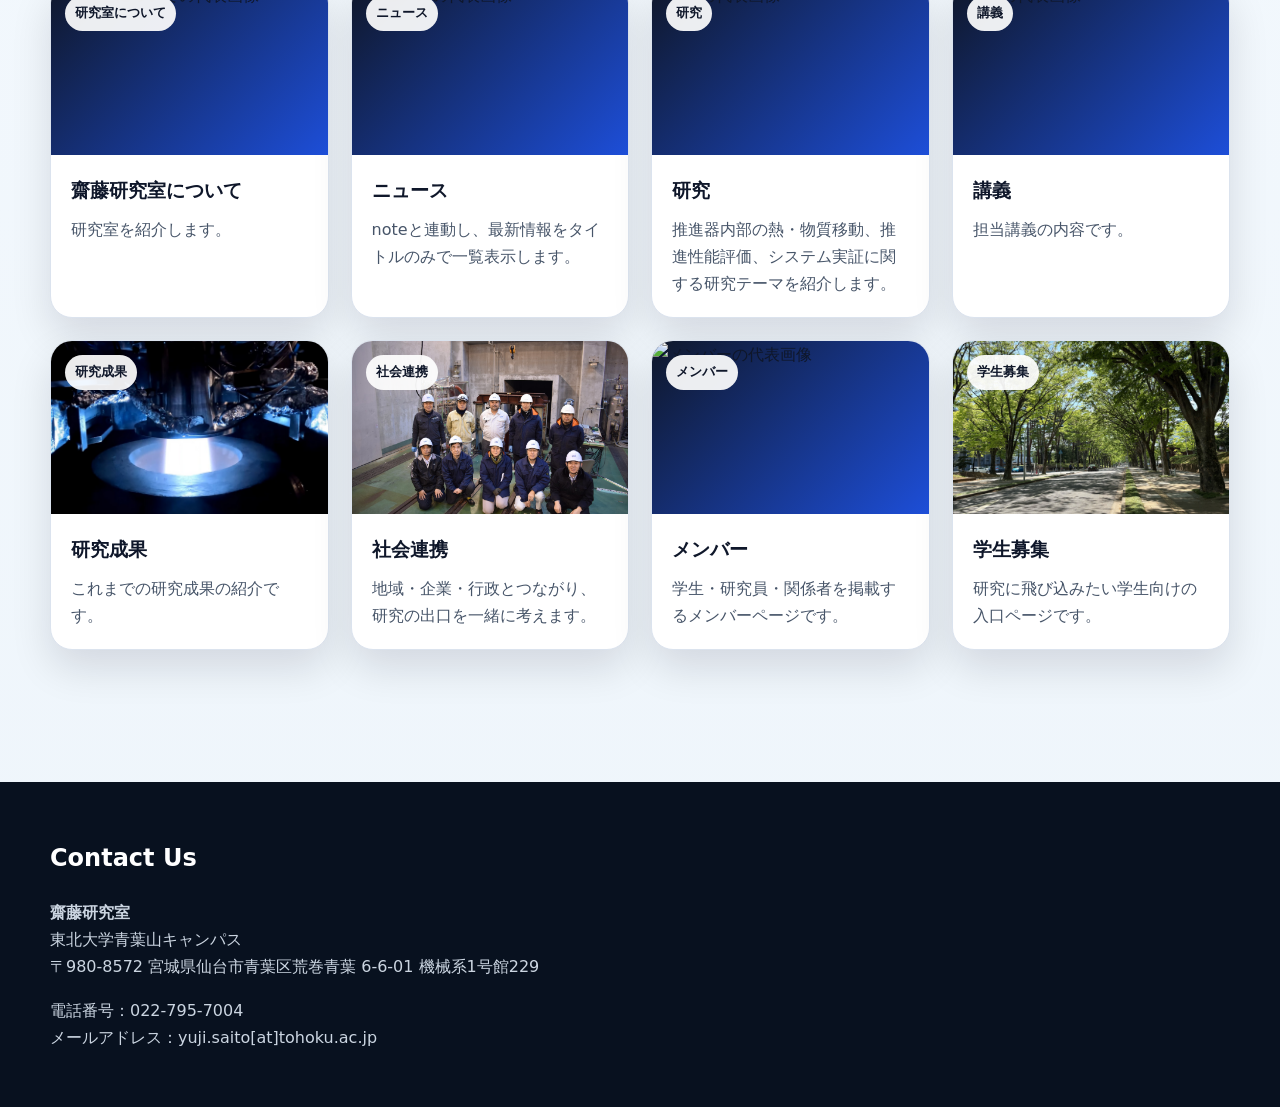
==== commit 2cbacfd3: "Update index.html" ====
--- a/index.html
+++ b/index.html
@@ -230,7 +230,7 @@
      <section>
         <h2>Contact Us</h2>
         <p><strong>齋藤研究室</strong><br>東北大学青葉山キャンパス<br>〒980-8572 宮城県仙台市青葉区荒巻青葉 6-6-01 機械系1号館229</p>
-        <p>電話番号：+81 50 7788 1561<br>メールアドレス：yuji.saito[at]tohoku.ac.jp</p>
+        <p>電話番号：022-795-7004<br>メールアドレス：yuji.saito[at]tohoku.ac.jp</p>
       </section>
 
     </div>
--- a/style.css
+++ b/style.css
@@ -160,23 +160,29 @@
 
 .language-note {
   max-width: 1000px;
-  margin: 3rem auto 0 auto;
-  padding: 1.5rem 2rem;
+  margin: 3rem auto 0;
+  padding: 1.2rem 1.6rem;
 
-  background: rgba(255,255,255,0.75);
+  background: rgba(255,255,255,0.85);
+  border: 1px solid var(--line);
   border-radius: 12px;
 
-  text-align: center;
-  line-height: 1.8;
+  text-align: left;
+  line-height: 1.7;
 }
 
 .language-note h3 {
-  margin-bottom: 1rem;
+  margin: 0 0 0.7rem;
   color: #003f8c;
+  font-size: 1.15rem;
+  font-weight: 700;
 }
 
 .language-note p {
-  margin-bottom: 1rem;
+  margin: 0 0 0.7rem;
+  font-size: 0.95rem;
+  line-height: 1.7;
+  color: #475569;
 }
 
 .language-note p:last-child {
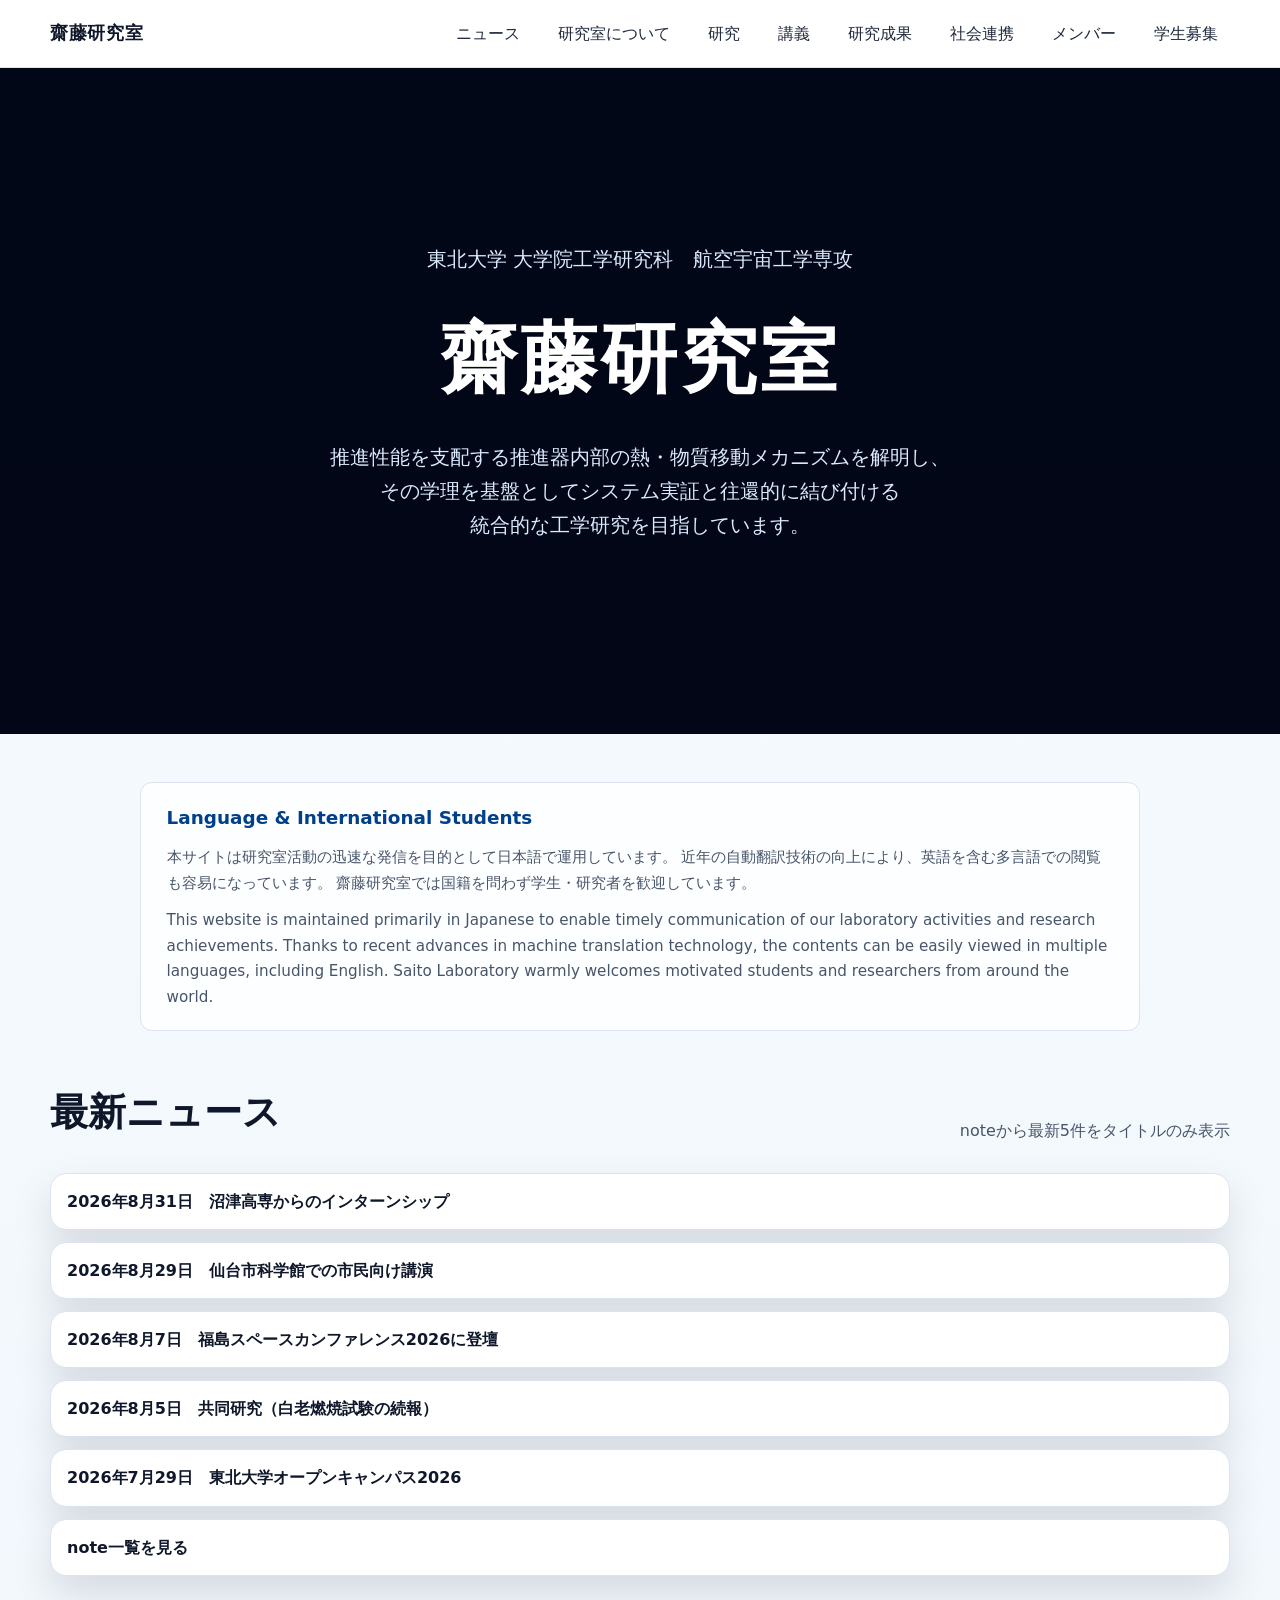
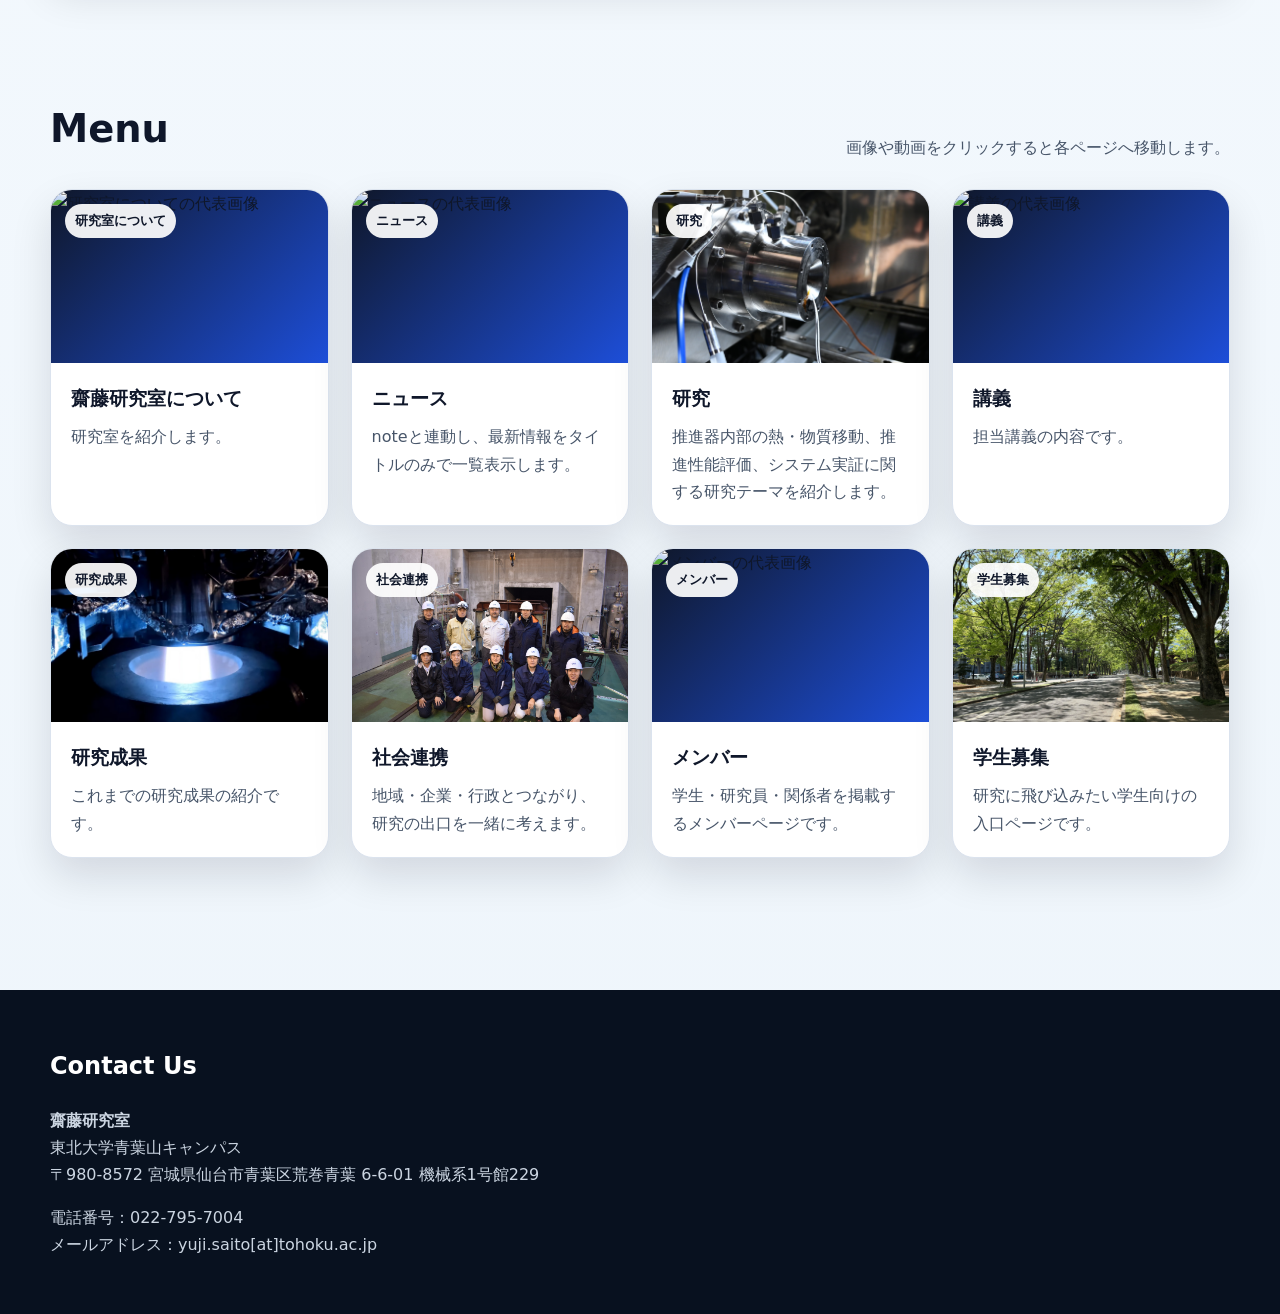
==== commit df6dc9b5: "Update index.html" ====
--- a/index.html
+++ b/index.html
@@ -156,7 +156,7 @@
 
           <a class="card" href="research.html">
             <div class="card__media">
-              <img src="assets/pic_chamber_small.JPG" alt="研究の代表画像">
+              <img src="assets/pic_rocket_before_firing.JPG" alt="研究の代表画像">
               <span class="card__badge">研究</span>
             </div>
             <div class="card__body">
